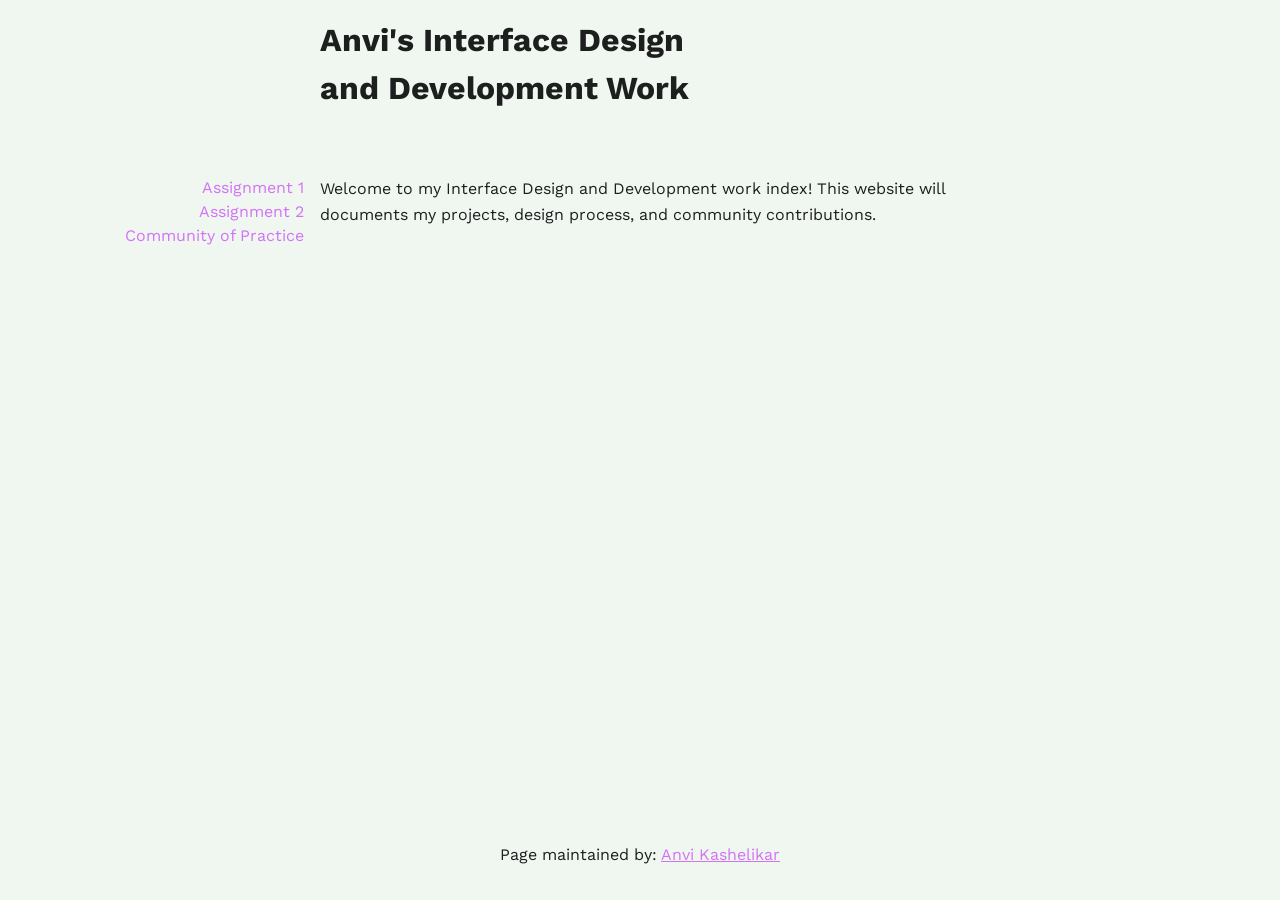
==== index.html @ 9feb08f2 "undo i was trying to get the links working but it didnt work so i undid the deleted files" ====
<!doctype html>
<html lang="en">
<head>
    <meta charset="UTF-8">
    <meta name="viewport"
          content="width=device-width, user-scalable=no, initial-scale=1.0, maximum-scale=1.0, minimum-scale=1.0">
    <meta http-equiv="X-UA-Compatible" content="ie=edge">

<!-- !!!!! -->
<!--    change this to refer to your specific page  -->
    <title>Anvi's Work Index </title>

<!-- !!!!! -->
<!--  change this to your preferred icon  -->
    <!-- favicon was sourced from favicon.io but the original graphics are copyright 2020 Twitter, Inc
    and other contributors -->
    <!-- They are licensed under CC-BY 4.0 as linked below -->
    <!-- https://creativecommons.org/licenses/by/4.0/ -->
    <link rel="icon" type="image/png" href="./assets/icons/favicon.png">

    <link rel="stylesheet" href="reset.css">
    <link rel="stylesheet" href="style.css">
</head>
<body>

    <header>
<!-- !!!!! -->
<!--    change this to your preferred online name  -->
        <h1>Anvi's Interface Design and Development Work</h1>
    </header>

    <div class="mainNavContainer">

        <nav>
            <a href="assignment1.html">Assignment 1</a>
            <a href="assignment2.html">Assignment 2</a>
            <a href="https://au.miro.com/app/board/u3jVOf4l154=/">Community of Practice</a>
        </nav>

        <main>
            <section id="intro-section">
                <p> Welcome to my Interface Design and Development work index! This website will documents my projects, design process, and community contributions. </p>
            </section>
        </main>

        <!-- this is an empty element which helps with spacing -->
        <aside></aside>

    </div>

    <footer>
        <p>
<!-- !!!!! -->
<!--    change this to your preferred online name and update link to refer to your github page  -->
            Page maintained by:
            <a href="https://github.com/Anvi086" target="_blank">
            Anvi Kashelikar
            </a>
        </p>
    </footer>
</body>
</html>
---- style.css ----
/* !!!!! */
/* add in your own font imports here */
/* remember to update them in the rest of the CSS : eg the body selector */
@import url('https://fonts.googleapis.com/css2?family=Work+Sans:ital,wght@0,100..900;1,100..900&display=swap');

/* !!!!! */
/* change out, and/or add colours to the colour scheme */
:root {
    /* basic 2-bit palette from 1bit Monitor Glow Palette by Polyducks */
    /* https://lospec.com/palette-list/1bit-monitor-glow */
    --colour-1: #1d1f1f;
    --colour-2: #f0f6f0;

    /* link colour, works on both light and dark backgrounds */
    --colour-link: #d372f6;
}

/* this swaps the colour order to account for user's OS dark mode */
/* !!!!! */
/* remember to update the colours here too to reflect the above changes */
@media (prefers-color-scheme: dark) {
    :root {
        --colour-1: #f0f6f0;
        --colour-2: #191414;
    }
}

body {
    background-color: var(--colour-2);
    color: var(--colour-1);
    font-family: 'Work Sans', sans-serif;
    line-height: 1.5;
    padding: 1rem;
    display: flex;
    flex-direction: column;
    gap: 1rem;
}

header {
    display: flex;
    justify-content: center;
    margin-block-end: 3rem;
}

.mainNavContainer {
    flex: 1;
    display: flex;
    justify-content: center;
    gap: 1rem;
}

nav {
    display: flex;
    flex-direction: column;
    min-width: fit-content;
    flex: 1;
    align-items: flex-end;
}

/* links inside the nav use the link colour, no underline until hovered */
nav a {
    color: var(--colour-link);
    text-decoration: none;
}

nav a:hover {
    text-decoration: underline;
}

/* any other links in the page (e.g. inside paragraphs) use the same colour */
a {
    color: var(--colour-link);
}

main {
    display: flex;
    flex-direction: column;
    align-items: center;
    max-width: 800px; /* keeps line length readable */
    margin: 0 auto; /* centres the main content block on the page */
}

aside {
    visibility: hidden;
    flex: 1;
}

footer {
    display: flex;
    justify-content: center;
    margin-block-start: 3rem;
}

/* technique from Kevin Powell */
/* https://youtu.be/CU8Plk-53RU?si=zMpP0Pfbg1SaXeDB&t=255 */
/* longer post about how this works and the * + * selector */
/* https://alistapart.com/article/axiomatic-css-and-lobotomized-owls/ */
.prose > * + * {
    margin-block-start: var(--prose-flow, 1em);
}

/* breakpoints from Material Design Spec https://m3.material.io/foundations/layout/breakpoints/overview */
/* while sometimes mobile first is recommended, as we will be focused on desktop, we will start there */

/* assumed base sizing is large (1200–1599px) : desktop  */

/* extra-large breakpoint : desktop, ultrawide monitors */
@media (width > 1600px) {

}

/* expanded breakpoint : phone or tablet in landscape, desktop */
@media (width < 1200px) {
    header {
        margin-block-end: 2rem;
    }
    footer {
        margin-block-start: 2rem;
    }
}

/* medium breakpoint : tablet in portrait */
@media (width < 840px) {
    header {
        margin-block-end: 1rem;
    }
    .mainNavContainer {
        flex-direction: column;
        justify-content: flex-start;
        align-items: center;
    }
    nav {
        flex: 0;
        width: 100%;
        max-width: 80rch;
        justify-content: space-between;
        flex-direction: row;
    }
    main {
        flex: 1;
    }
    aside {
        flex: 0;
    }
    footer {
        margin-block-start: 1rem;
    }
}

/* compact breakpoint : phone in portrait */
@media (width < 600px) {

}

/* ===== Basic content spacing ===== */

/* space between paragraphs, and easier-to-read line height */
p {
    margin-bottom: 1rem;
    line-height: 1.6;
}

/* space between major page sections */
section {
    margin-bottom: 2.5rem;
}

/* space above/below main headings */
h2 {
    margin-bottom: 1rem;
}

h3 {
    margin-top: 1.5rem;
    margin-bottom: 0.5rem;
}

/* space out each UI write-up in the Design Analysis section */
article {
    margin-bottom: 2rem;
}

/* space out list items, e.g. in Design Framing */
ul {
    margin-bottom: 1rem;
    padding-left: 1.5rem;
}

li {
    margin-bottom: 0.5rem;
}

/* ===== Design Analysis headings ===== */

/* forces the "— Purpose" / "— Feedback" text onto its own line, 
   separate from the UI name/attribution above it */
.aspect {
    display: block;
    margin-top: 0.25rem;
    font-weight: normal;
}

/* spacing around images */
img {
    margin-bottom: 0.5rem; /* space below the image, before the caption */
    margin-top: 1.5rem;    /* space above the image, after the paragraph before it */
}
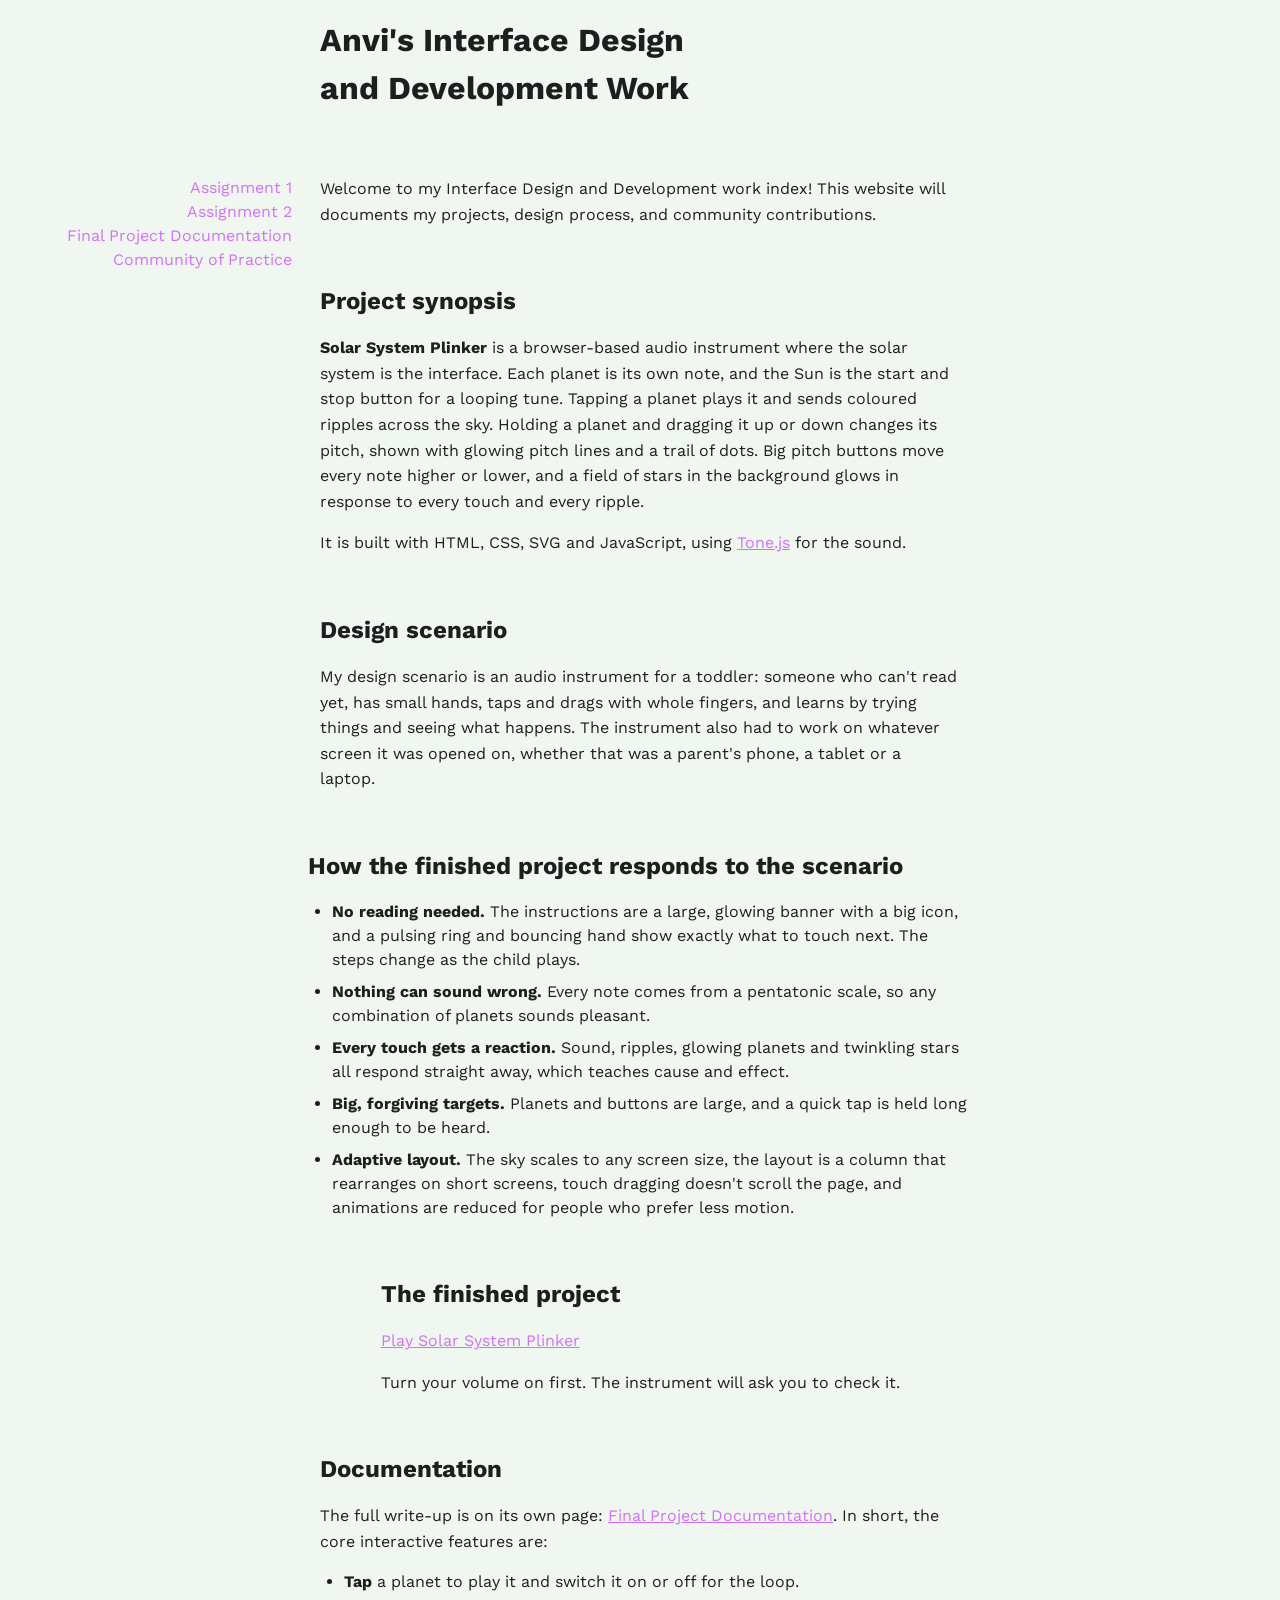
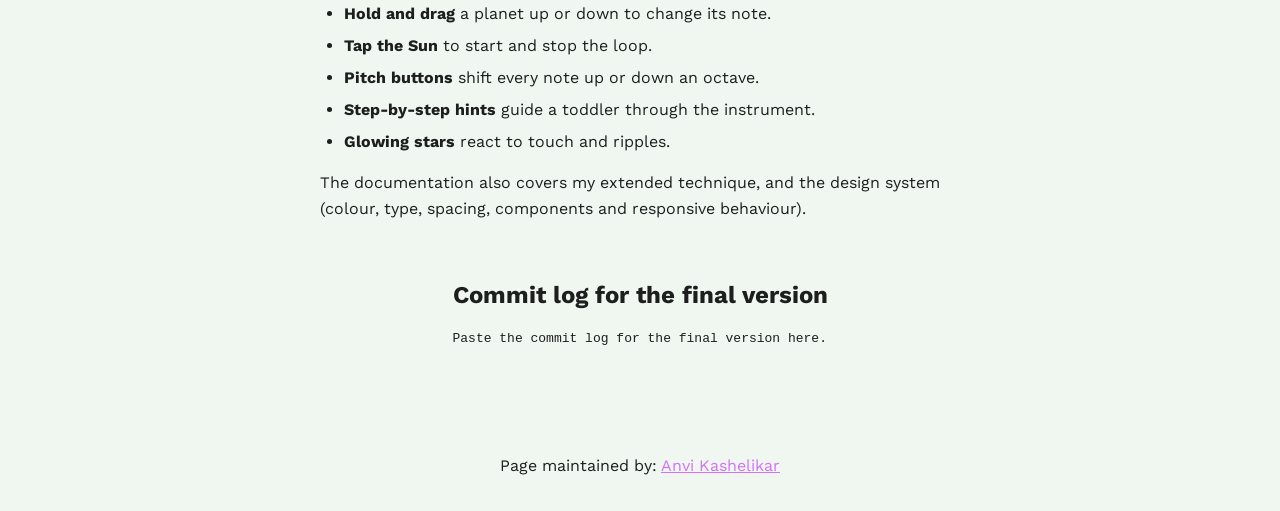
==== commit bc2fb211: "started working on the home page" ====
--- a/index.html
+++ b/index.html
@@ -34,12 +34,115 @@
         <nav>
             <a href="assignment1.html">Assignment 1</a>
             <a href="assignment2.html">Assignment 2</a>
+            <a href="documentation.html">Final Project Documentation</a>
             <a href="https://au.miro.com/app/board/u3jVOf4l154=/">Community of Practice</a>
         </nav>
 
         <main>
             <section id="intro-section">
                 <p> Welcome to my Interface Design and Development work index! This website will documents my projects, design process, and community contributions. </p>
+            </section>
+
+            <!-- ===== FINAL PROJECT ===== -->
+
+            <section id="synopsis">
+                <h2>Project synopsis</h2>
+                <p>
+                    <strong>Solar System Plinker</strong> is a browser-based audio instrument
+                    where the solar system is the interface. Each planet is its own note,
+                    and the Sun is the start and stop button for a looping tune.
+                    Tapping a planet plays it and sends coloured ripples across the sky.
+                    Holding a planet and dragging it up or down changes its pitch, shown
+                    with glowing pitch lines and a trail of dots.
+                    Big pitch buttons move every note higher or lower, and a field of stars
+                    in the background glows in response to every touch and every ripple.
+                </p>
+                <p>
+                    It is built with HTML, CSS, SVG and JavaScript, using
+                    <a href="https://tonejs.github.io/" target="_blank">Tone.js</a>
+                    for the sound.
+                </p>
+            </section>
+
+            <section id="design-scenario">
+                <h2>Design scenario</h2>
+                <!-- !!!!! -->
+                <!-- replace this with the exact wording of the design scenario from your brief if it differs -->
+                <p>
+                    My design scenario is an audio instrument for a toddler: someone who
+                    can't read yet, has small hands, taps and drags with whole fingers,
+                    and learns by trying things and seeing what happens.
+                    The instrument also had to work on whatever screen it was opened on,
+                    whether that was a parent's phone, a tablet or a laptop.
+                </p>
+            </section>
+
+            <section id="design-response">
+                <h2>How the finished project responds to the scenario</h2>
+                <ul>
+                    <li>
+                        <strong>No reading needed.</strong> The instructions are a large, glowing
+                        banner with a big icon, and a pulsing ring and bouncing hand show exactly
+                        what to touch next. The steps change as the child plays.
+                    </li>
+                    <li>
+                        <strong>Nothing can sound wrong.</strong> Every note comes from a
+                        pentatonic scale, so any combination of planets sounds pleasant.
+                    </li>
+                    <li>
+                        <strong>Every touch gets a reaction.</strong> Sound, ripples, glowing planets
+                        and twinkling stars all respond straight away, which teaches cause and effect.
+                    </li>
+                    <li>
+                        <strong>Big, forgiving targets.</strong> Planets and buttons are large, and a quick
+                        tap is held long enough to be heard.
+                    </li>
+                    <li>
+                        <strong>Adaptive layout.</strong> The sky scales to any screen size, the layout is
+                        a column that rearranges on short screens, touch dragging doesn't scroll the page,
+                        and animations are reduced for people who prefer less motion.
+                    </li>
+                </ul>
+            </section>
+
+            <section id="project-link">
+                <h2>The finished project</h2>
+                <!-- !!!!! -->
+                <!-- update this link if the instrument lives in a different folder -->
+                <p>
+                    <a class="project-link" href="prototype6.html">Play Solar System Plinker</a>
+                </p>
+                <p>
+                    Turn your volume on first. The instrument will ask you to check it.
+                </p>
+            </section>
+
+            <section id="documentation-summary">
+                <h2>Documentation</h2>
+                <p>
+                    The full write-up is on its own page:
+                    <a href="documentation.html">Final Project Documentation</a>.
+                    In short, the core interactive features are:
+                </p>
+                <ul>
+                    <li><strong>Tap</strong> a planet to play it and switch it on or off for the loop.</li>
+                    <li><strong>Hold and drag</strong> a planet up or down to change its note.</li>
+                    <li><strong>Tap the Sun</strong> to start and stop the loop.</li>
+                    <li><strong>Pitch buttons</strong> shift every note up or down an octave.</li>
+                    <li><strong>Step-by-step hints</strong> guide a toddler through the instrument.</li>
+                    <li><strong>Glowing stars</strong> react to touch and ripples.</li>
+                </ul>
+                <p>
+                    The documentation also covers my extended technique, and the design system
+                    (colour, type, spacing, components and responsive behaviour).
+                </p>
+            </section>
+
+            <section id="commit-logs">
+                <h2>Commit log for the final version</h2>
+                <!-- !!!!! -->
+                <!-- paste the output of:  git log --oneline  (newest first) between the <pre> tags below -->
+                <pre><code>Paste the commit log for the final version here.</code></pre>
             </section>
         </main>
 
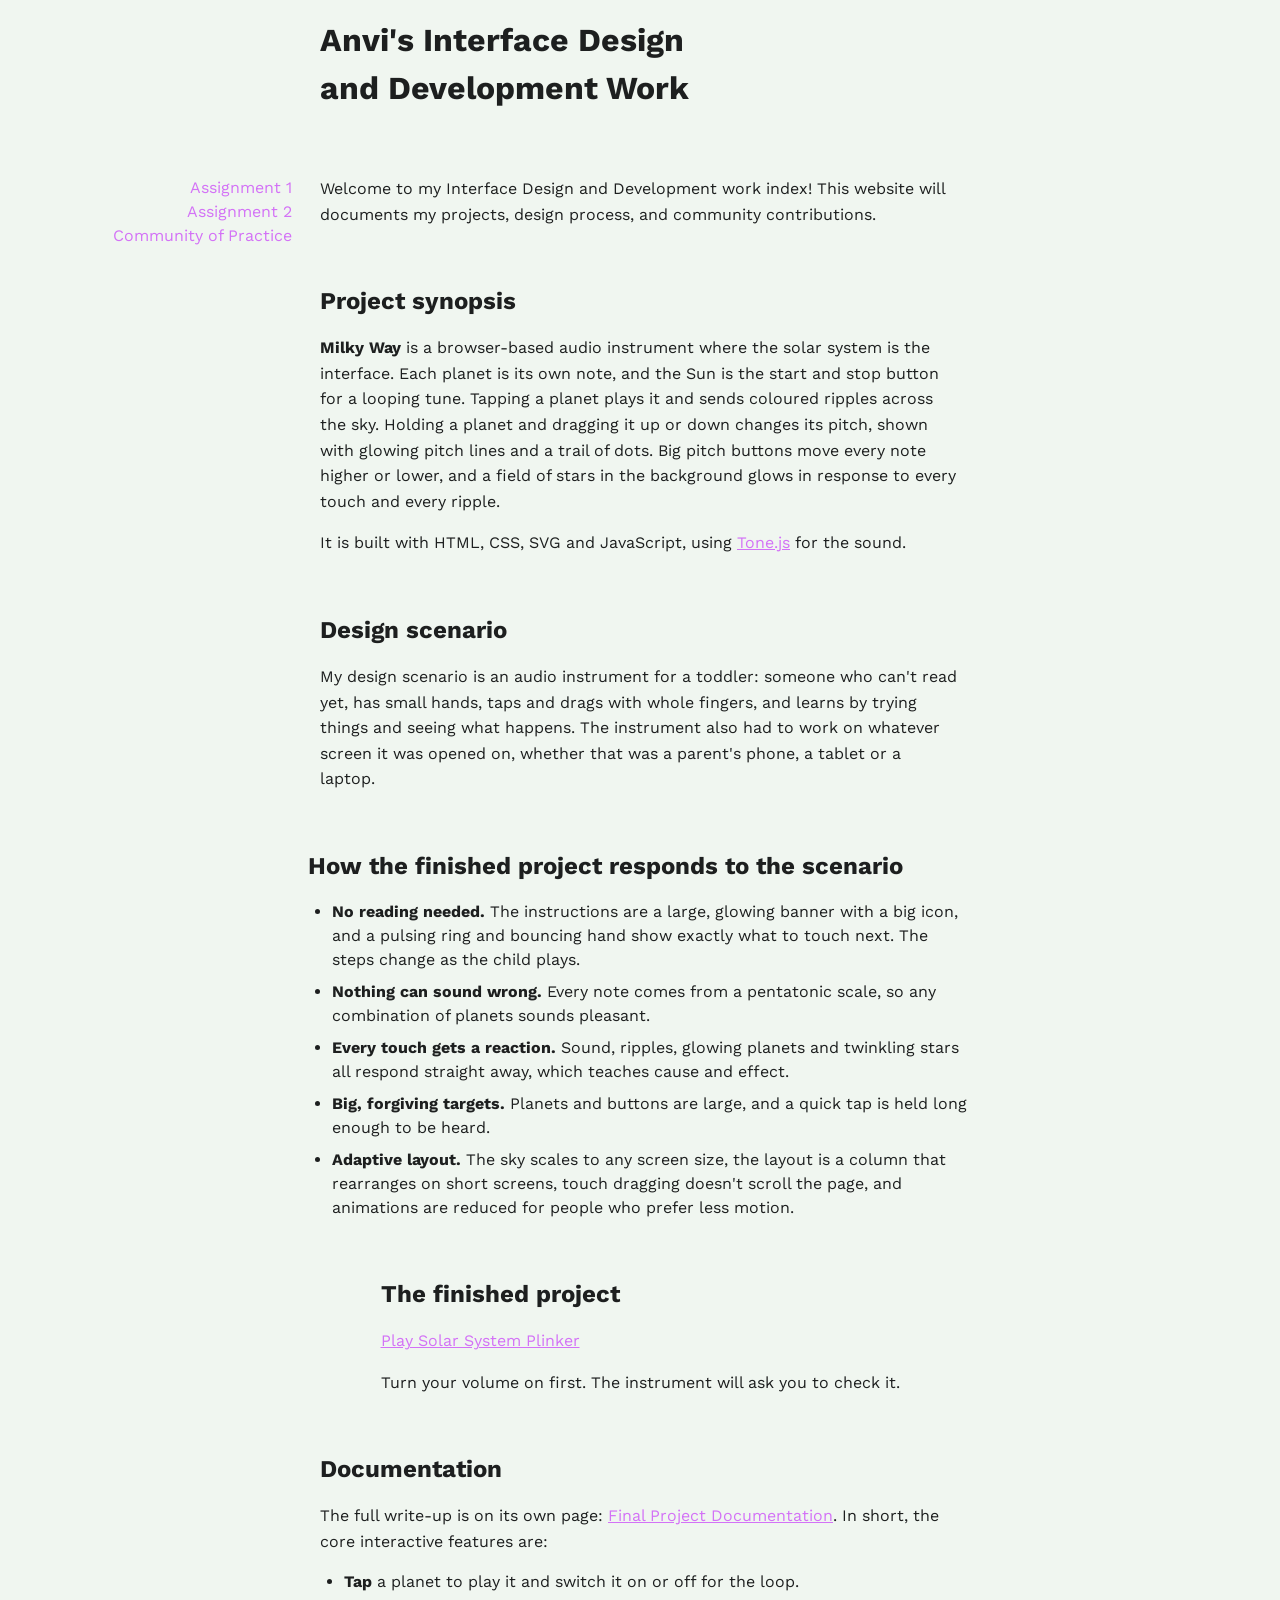
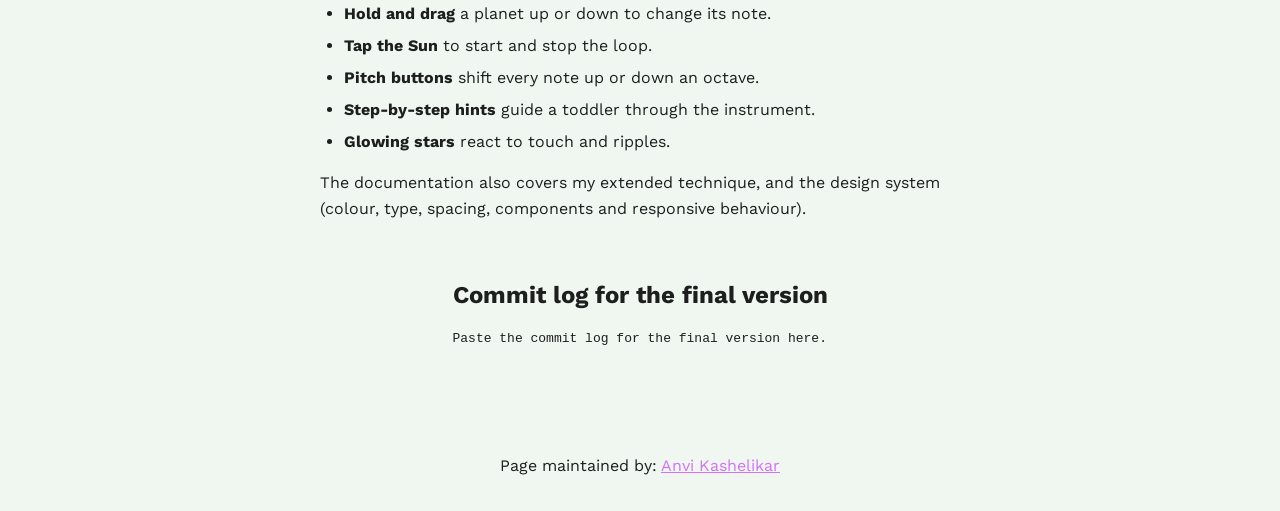
==== commit b0662a1d: "added in code comments" ====
--- a/index.html
+++ b/index.html
@@ -34,7 +34,6 @@
         <nav>
             <a href="assignment1.html">Assignment 1</a>
             <a href="assignment2.html">Assignment 2</a>
-            <a href="documentation.html">Final Project Documentation</a>
             <a href="https://au.miro.com/app/board/u3jVOf4l154=/">Community of Practice</a>
         </nav>
 
@@ -48,7 +47,7 @@
             <section id="synopsis">
                 <h2>Project synopsis</h2>
                 <p>
-                    <strong>Solar System Plinker</strong> is a browser-based audio instrument
+                    <strong>Milky Way</strong> is a browser-based audio instrument
                     where the solar system is the interface. Each planet is its own note,
                     and the Sun is the start and stop button for a looping tune.
                     Tapping a planet plays it and sends coloured ripples across the sky.
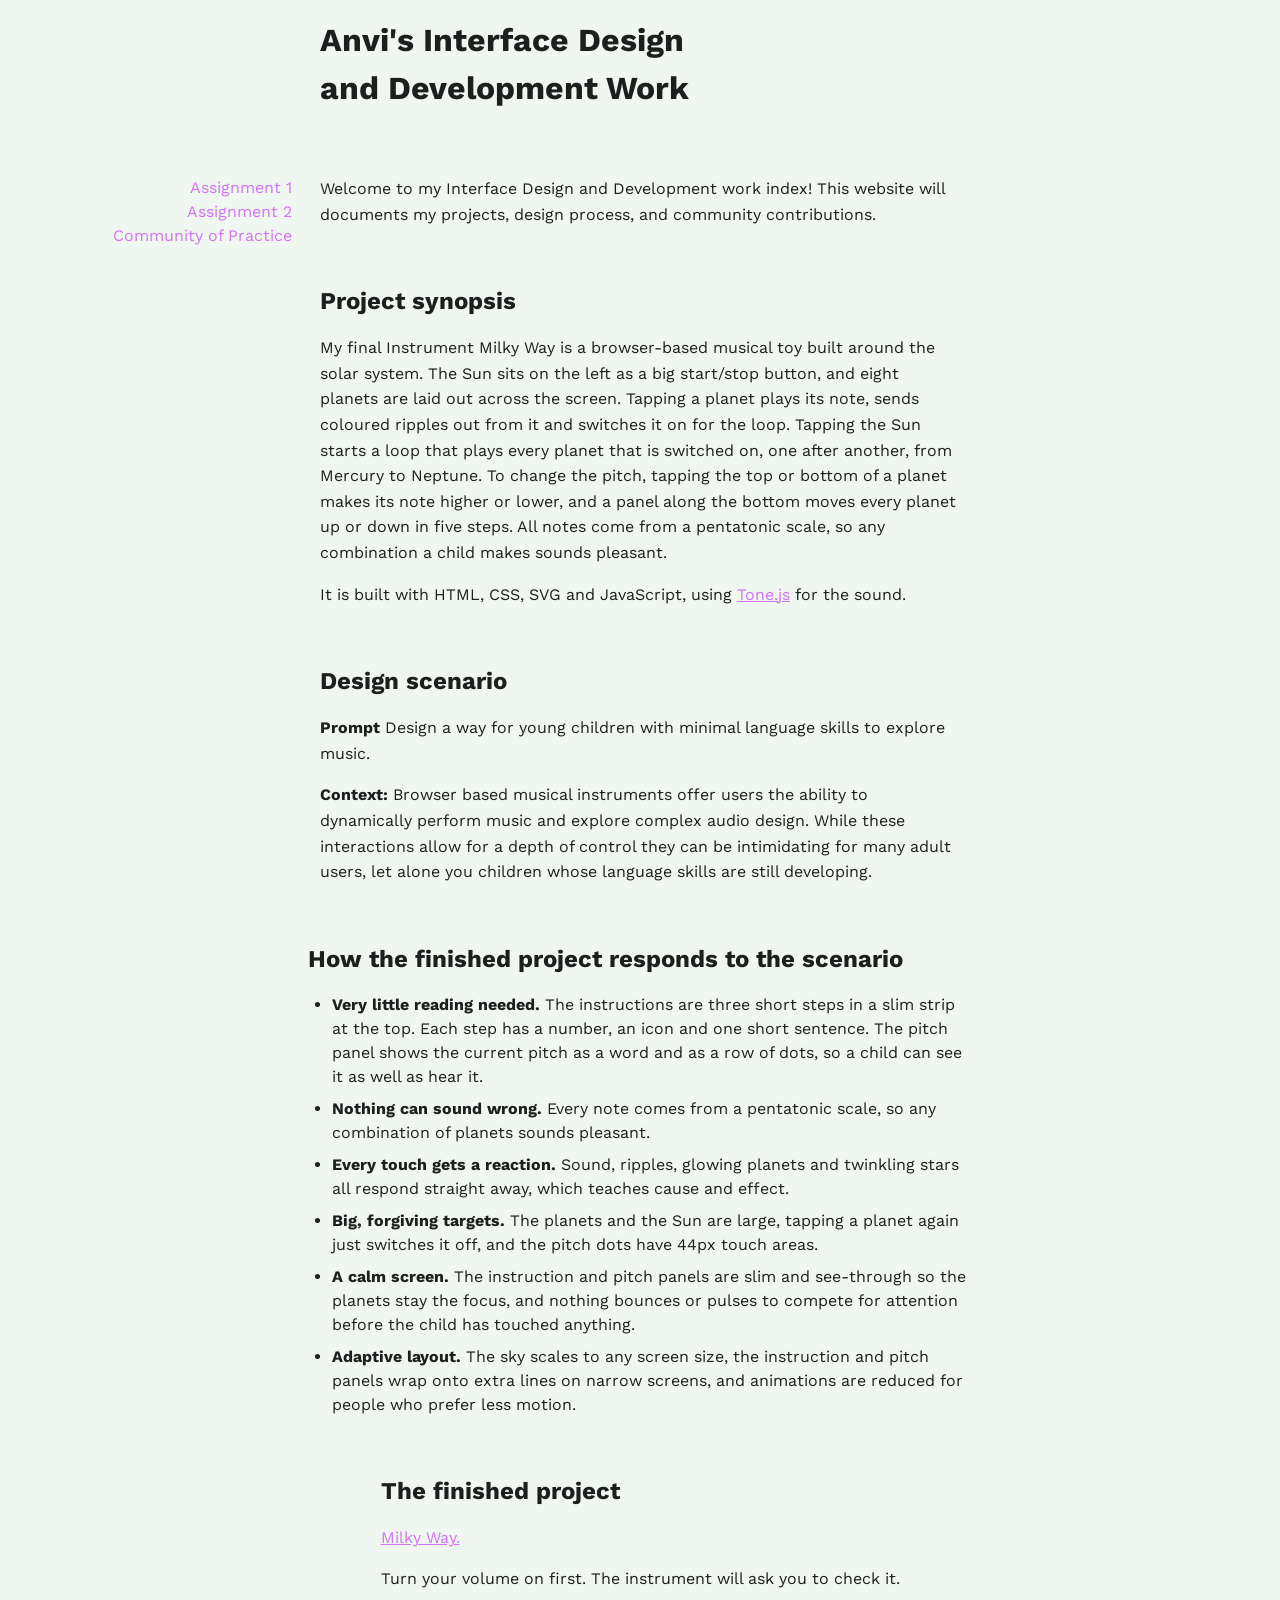
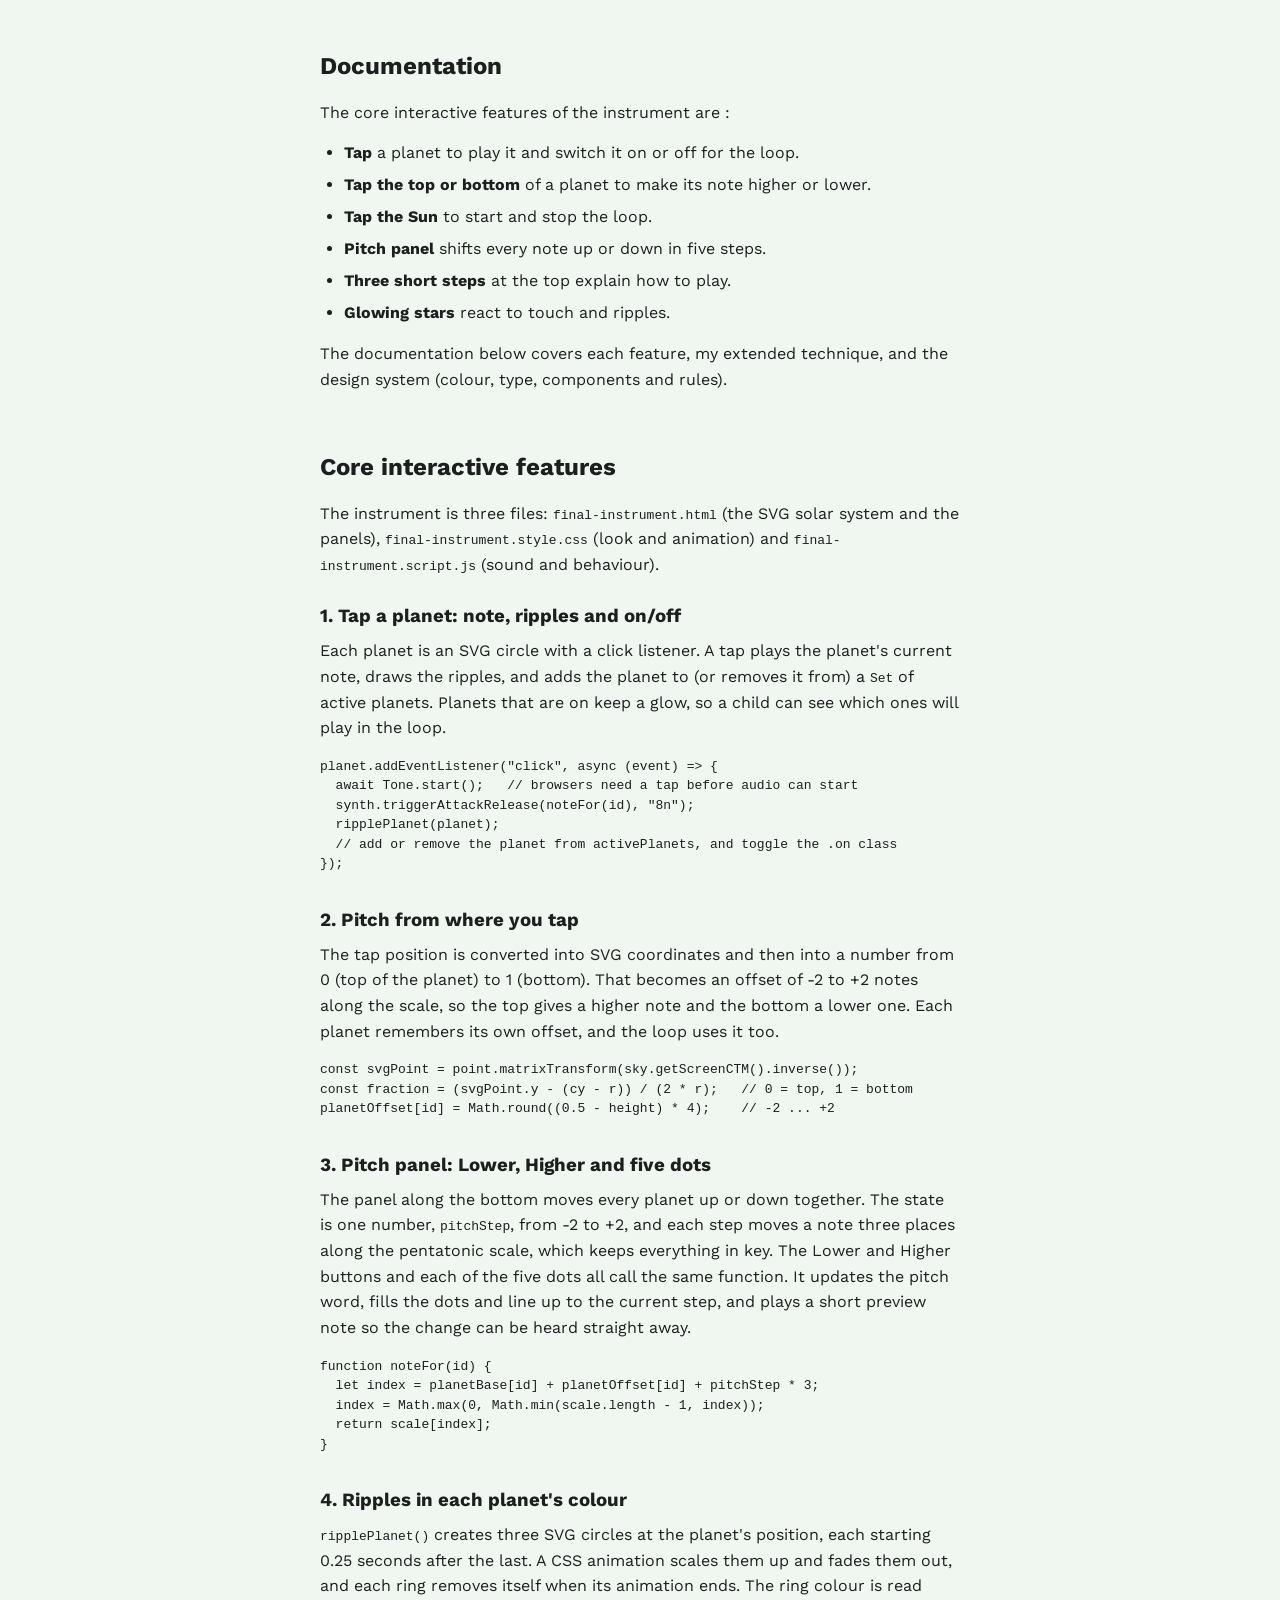
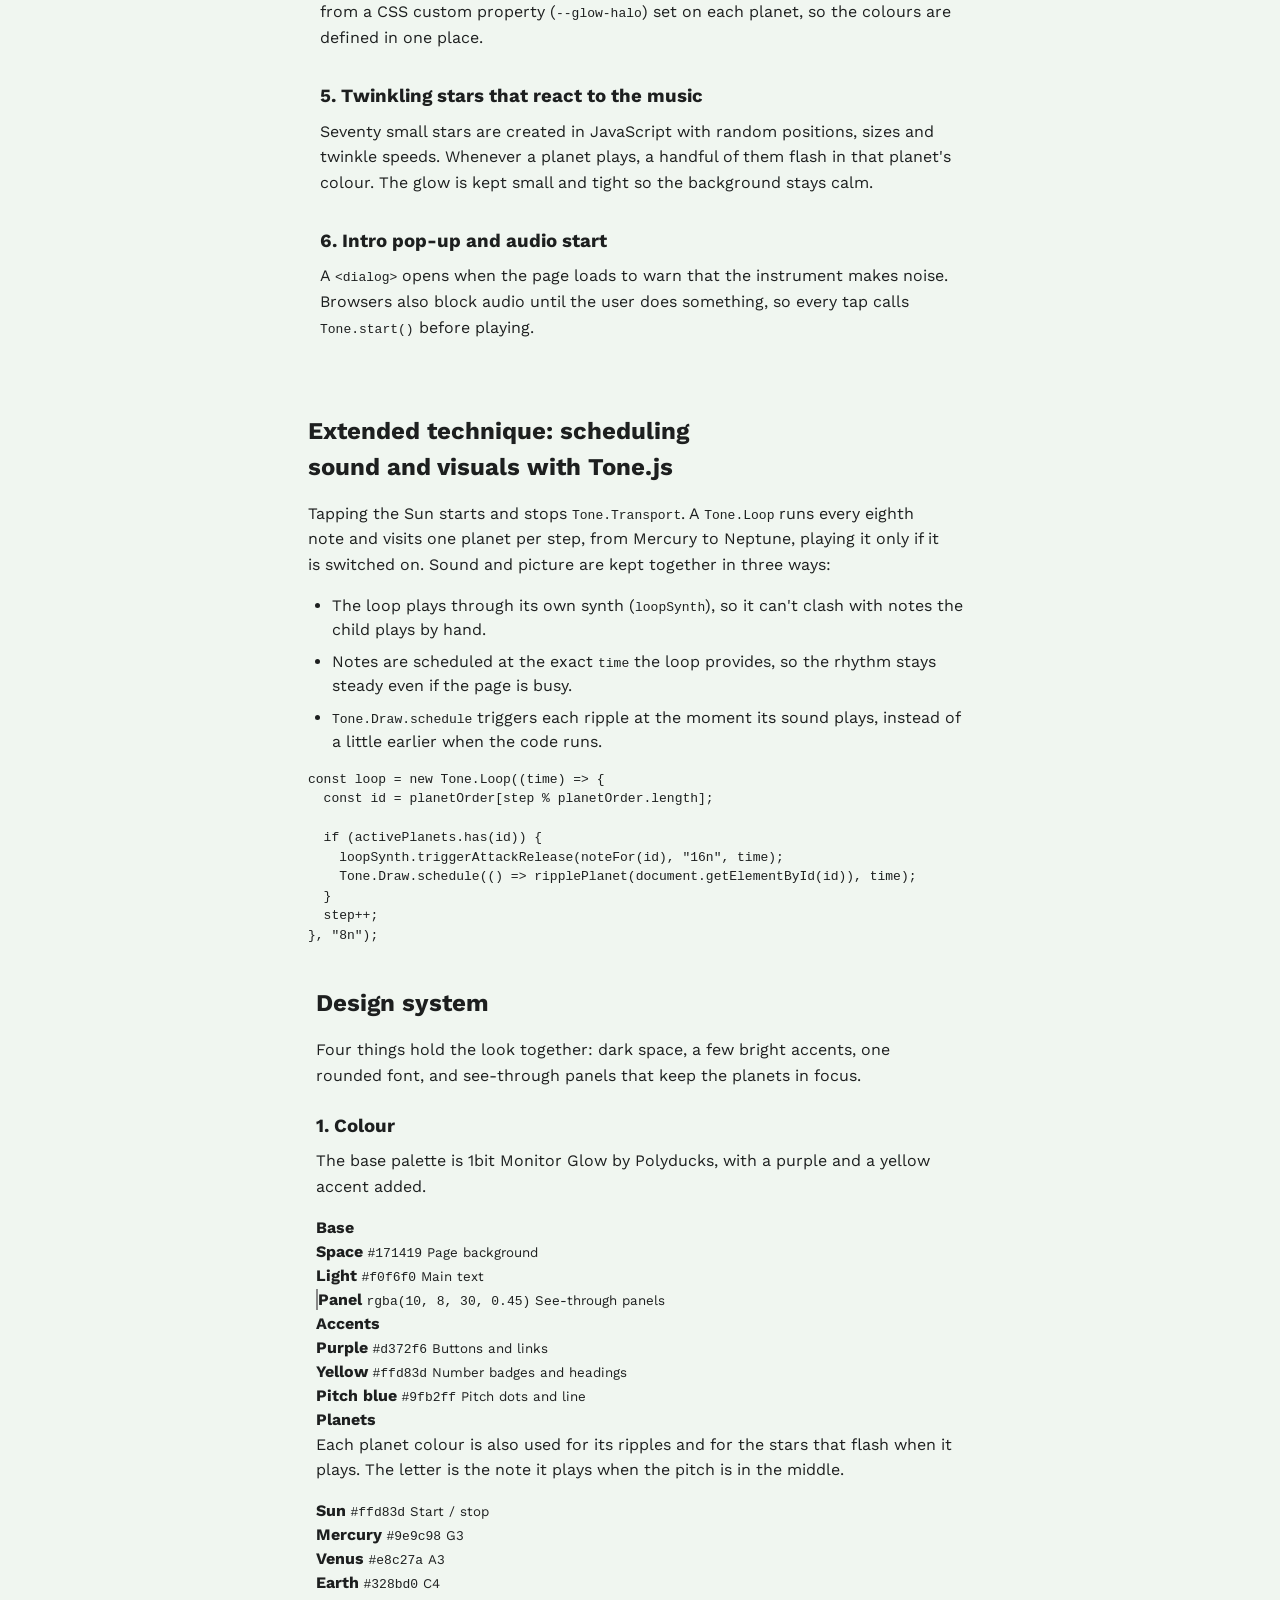
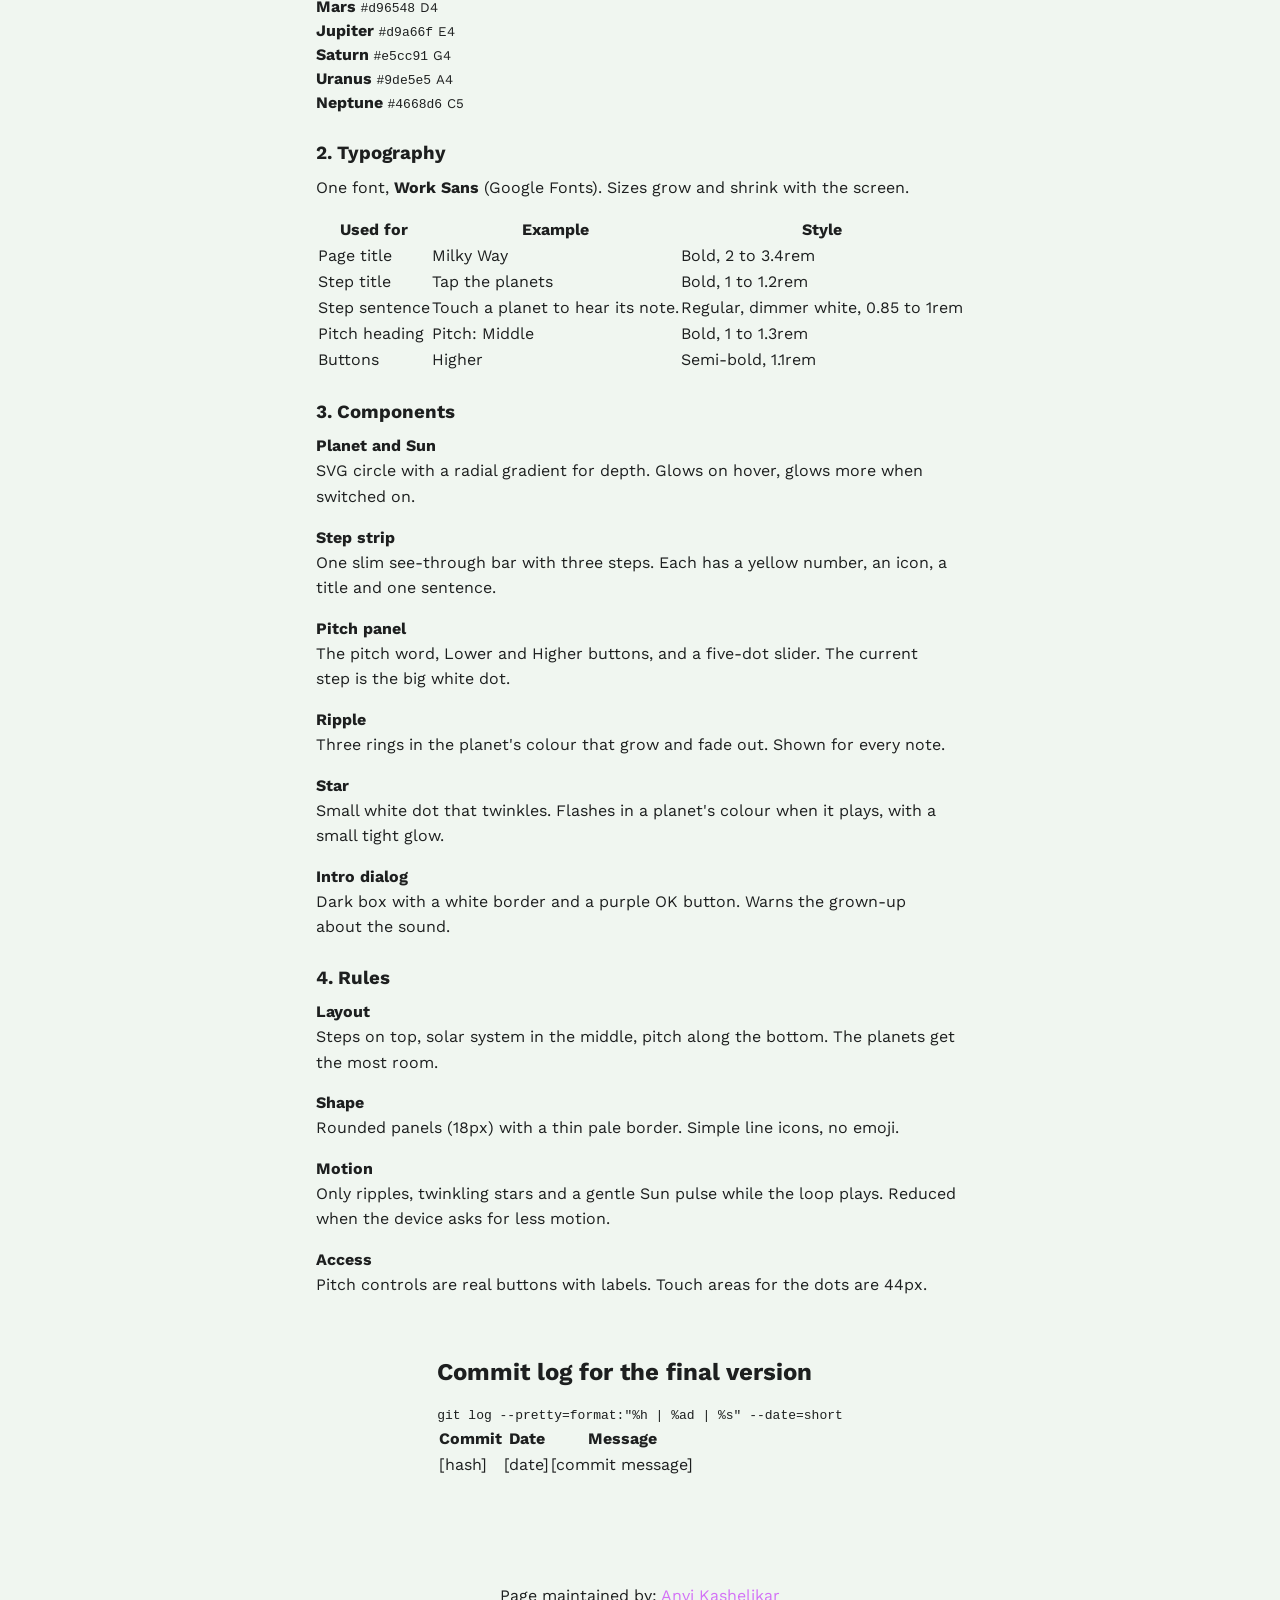
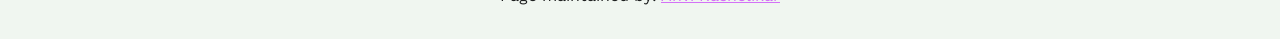
==== commit bb858ceb: "added in the system documentation and edited the homepage" ====
--- a/index.html
+++ b/index.html
@@ -20,6 +20,9 @@
 
     <link rel="stylesheet" href="reset.css">
     <link rel="stylesheet" href="style.css">
+
+    <!-- extra styles for the final project documentation (code, colour swatches, cards) -->
+    <link rel="stylesheet" href="documentation.style.css">
 </head>
 <body>
 
@@ -47,15 +50,16 @@
             <section id="synopsis">
                 <h2>Project synopsis</h2>
                 <p>
-                    <strong>Milky Way</strong> is a browser-based audio instrument
-                    where the solar system is the interface. Each planet is its own note,
-                    and the Sun is the start and stop button for a looping tune.
-                    Tapping a planet plays it and sends coloured ripples across the sky.
-                    Holding a planet and dragging it up or down changes its pitch, shown
-                    with glowing pitch lines and a trail of dots.
-                    Big pitch buttons move every note higher or lower, and a field of stars
-                    in the background glows in response to every touch and every ripple.
-                </p>
+                    My final Instrument Milky Way is a browser-based musical toy built around the solar system.
+                    The Sun sits on the left as a big start/stop button, and eight planets are laid out across the screen.
+                    Tapping a planet plays its note, sends coloured ripples out from it and switches it on for the loop.
+                    Tapping the Sun starts a loop that plays every planet that is switched on, one after another,
+                    from Mercury to Neptune.
+                    To change the pitch, tapping the top or bottom of a planet makes its note higher or lower, and a
+                    panel along the bottom moves every planet up or down in five steps.
+                    All notes come from a pentatonic scale, so any combination a child makes sounds pleasant.
+                </p>
+
                 <p>
                     It is built with HTML, CSS, SVG and JavaScript, using
                     <a href="https://tonejs.github.io/" target="_blank">Tone.js</a>
@@ -66,23 +70,28 @@
             <section id="design-scenario">
                 <h2>Design scenario</h2>
                 <!-- !!!!! -->
-                <!-- replace this with the exact wording of the design scenario from your brief if it differs -->
-                <p>
-                    My design scenario is an audio instrument for a toddler: someone who
-                    can't read yet, has small hands, taps and drags with whole fingers,
-                    and learns by trying things and seeing what happens.
-                    The instrument also had to work on whatever screen it was opened on,
-                    whether that was a parent's phone, a tablet or a laptop.
-                </p>
+                <!-- I put in the design scenario given to us in the first assignment brief -->
+                <p>
+                    <strong> Prompt </strong> Design a way for young children with minimal language skills to explore music.
+                </p>
+
+                <p>
+                    <strong> Context: </strong> Browser based musical instruments offer users the ability to dynamically
+                     perform music and explore complex audio design. While these interactions allow for a depth of control
+                     they can be intimidating for many adult users, let alone you children whose language skills are still
+                    developing.
+                </p>
+
             </section>
 
             <section id="design-response">
                 <h2>How the finished project responds to the scenario</h2>
                 <ul>
                     <li>
-                        <strong>No reading needed.</strong> The instructions are a large, glowing
-                        banner with a big icon, and a pulsing ring and bouncing hand show exactly
-                        what to touch next. The steps change as the child plays.
+                        <strong>Very little reading needed.</strong> The instructions are three short steps in a slim
+                        strip at the top. Each step has a number, an icon and one short sentence. The pitch panel
+                        shows the current pitch as a word and as a row of dots, so a child can see it as well as
+                        hear it.
                     </li>
                     <li>
                         <strong>Nothing can sound wrong.</strong> Every note comes from a
@@ -93,23 +102,28 @@
                         and twinkling stars all respond straight away, which teaches cause and effect.
                     </li>
                     <li>
-                        <strong>Big, forgiving targets.</strong> Planets and buttons are large, and a quick
-                        tap is held long enough to be heard.
-                    </li>
-                    <li>
-                        <strong>Adaptive layout.</strong> The sky scales to any screen size, the layout is
-                        a column that rearranges on short screens, touch dragging doesn't scroll the page,
-                        and animations are reduced for people who prefer less motion.
+                        <strong>Big, forgiving targets.</strong> The planets and the Sun are large, tapping a planet
+                        again just switches it off, and the pitch dots have 44px touch areas.
+                    </li>
+                    <li>
+                        <strong>A calm screen.</strong> The instruction and pitch panels are slim and see-through so
+                        the planets stay the focus, and nothing bounces or pulses to compete for attention before
+                        the child has touched anything.
+                    </li>
+                    <li>
+                        <strong>Adaptive layout.</strong> The sky scales to any screen size, the instruction and pitch
+                        panels wrap onto extra lines on narrow screens, and animations are reduced for people
+                        who prefer less motion.
                     </li>
                 </ul>
             </section>
 
-            <section id="project-link">
+            <section id="finished-project">
                 <h2>The finished project</h2>
                 <!-- !!!!! -->
                 <!-- update this link if the instrument lives in a different folder -->
                 <p>
-                    <a class="project-link" href="prototype6.html">Play Solar System Plinker</a>
+                    <a class="project-link" href="final-instrument.html"> Milky Way. </a>
                 </p>
                 <p>
                     Turn your volume on first. The instrument will ask you to check it.
@@ -119,29 +133,322 @@
             <section id="documentation-summary">
                 <h2>Documentation</h2>
                 <p>
-                    The full write-up is on its own page:
-                    <a href="documentation.html">Final Project Documentation</a>.
-                    In short, the core interactive features are:
+                    The core interactive features of the instrument are :
                 </p>
                 <ul>
                     <li><strong>Tap</strong> a planet to play it and switch it on or off for the loop.</li>
-                    <li><strong>Hold and drag</strong> a planet up or down to change its note.</li>
+                    <li><strong>Tap the top or bottom</strong> of a planet to make its note higher or lower.</li>
                     <li><strong>Tap the Sun</strong> to start and stop the loop.</li>
-                    <li><strong>Pitch buttons</strong> shift every note up or down an octave.</li>
-                    <li><strong>Step-by-step hints</strong> guide a toddler through the instrument.</li>
+                    <li><strong>Pitch panel</strong> shifts every note up or down in five steps.</li>
+                    <li><strong>Three short steps</strong> at the top explain how to play.</li>
                     <li><strong>Glowing stars</strong> react to touch and ripples.</li>
                 </ul>
                 <p>
-                    The documentation also covers my extended technique, and the design system
-                    (colour, type, spacing, components and responsive behaviour).
-                </p>
-            </section>
-
-            <section id="commit-logs">
+                    The documentation below covers each feature, my extended technique, and the design system
+                    (colour, type, components and rules).
+                </p>
+            </section>
+
+            <section id="core-features" class="doc">
+                <h2>Core interactive features</h2>
+                <p>
+                    The instrument is three files: <code>final-instrument.html</code> (the SVG solar system and the
+                    panels), <code>final-instrument.style.css</code> (look and animation) and
+                    <code>final-instrument.script.js</code> (sound and behaviour).
+                </p>
+
+                <article class="doc-feature">
+                    <h3>1. Tap a planet: note, ripples and on/off</h3>
+                    <p>
+                        Each planet is an SVG circle with a click listener. A tap plays the planet's current note,
+                        draws the ripples, and adds the planet to (or removes it from) a <code>Set</code> of active
+                        planets. Planets that are on keep a glow, so a child can see which ones will play in the loop.
+                    </p>
+                    <pre><code>planet.addEventListener("click", async (event) =&gt; {
+  await Tone.start();   // browsers need a tap before audio can start
+  synth.triggerAttackRelease(noteFor(id), "8n");
+  ripplePlanet(planet);
+  // add or remove the planet from activePlanets, and toggle the .on class
+});</code></pre>
+                </article>
+
+                <article class="doc-feature">
+                    <h3>2. Pitch from where you tap</h3>
+                    <p>
+                        The tap position is converted into SVG coordinates and then into a number from 0 (top of the
+                        planet) to 1 (bottom). That becomes an offset of -2 to +2 notes along the scale, so the top
+                        gives a higher note and the bottom a lower one. Each planet remembers its own offset, and the
+                        loop uses it too.
+                    </p>
+                    <pre><code>const svgPoint = point.matrixTransform(sky.getScreenCTM().inverse());
+const fraction = (svgPoint.y - (cy - r)) / (2 * r);   // 0 = top, 1 = bottom
+planetOffset[id] = Math.round((0.5 - height) * 4);    // -2 ... +2</code></pre>
+                </article>
+
+                <article class="doc-feature">
+                    <h3>3. Pitch panel: Lower, Higher and five dots</h3>
+                    <p>
+                        The panel along the bottom moves every planet up or down together. The state is one number,
+                        <code>pitchStep</code>, from -2 to +2, and each step moves a note three places along the
+                        pentatonic scale, which keeps everything in key. The Lower and Higher buttons and each of the
+                        five dots all call the same function. It updates the pitch word, fills the dots and line up
+                        to the current step, and plays a short preview note so the change can be heard straight away.
+                    </p>
+                    <pre><code>function noteFor(id) {
+  let index = planetBase[id] + planetOffset[id] + pitchStep * 3;
+  index = Math.max(0, Math.min(scale.length - 1, index));
+  return scale[index];
+}</code></pre>
+                </article>
+
+                <article class="doc-feature">
+                    <h3>4. Ripples in each planet's colour</h3>
+                    <p>
+                        <code>ripplePlanet()</code> creates three SVG circles at the planet's position, each starting
+                        0.25 seconds after the last. A CSS animation scales them up and fades them out, and each ring
+                        removes itself when its animation ends. The ring colour is read from a CSS custom property
+                        (<code>--glow-halo</code>) set on each planet, so the colours are defined in one place.
+                    </p>
+                </article>
+
+                <article class="doc-feature">
+                    <h3>5. Twinkling stars that react to the music</h3>
+                    <p>
+                        Seventy small stars are created in JavaScript with random positions, sizes and twinkle speeds.
+                        Whenever a planet plays, a handful of them flash in that planet's colour. The glow is kept small
+                        and tight so the background stays calm.
+                    </p>
+                </article>
+
+                <article class="doc-feature">
+                    <h3>6. Intro pop-up and audio start</h3>
+                    <p>
+                        A <code>&lt;dialog&gt;</code> opens when the page loads to warn that the instrument makes
+                        noise. Browsers also block audio until the user does something, so every tap calls
+                        <code>Tone.start()</code> before playing.
+                    </p>
+                </article>
+            </section>
+
+            <section id="extended-technique" class="doc">
+                <h2>Extended technique: scheduling sound and visuals with Tone.js</h2>
+                <!-- !!!!! -->
+                <!-- check this matches the extended technique named in your brief -->
+                <p>
+                    Tapping the Sun starts and stops <code>Tone.Transport</code>. A <code>Tone.Loop</code> runs every
+                    eighth note and visits one planet per step, from Mercury to Neptune, playing it only if it is
+                    switched on. Sound and picture are kept together in three ways:
+                </p>
+                <ul>
+                    <li>The loop plays through its own synth (<code>loopSynth</code>), so it can't clash with notes the child plays by hand.</li>
+                    <li>Notes are scheduled at the exact <code>time</code> the loop provides, so the rhythm stays steady even if the page is busy.</li>
+                    <li><code>Tone.Draw.schedule</code> triggers each ripple at the moment its sound plays, instead of a little earlier when the code runs.</li>
+                </ul>
+                <pre><code>const loop = new Tone.Loop((time) =&gt; {
+  const id = planetOrder[step % planetOrder.length];
+
+  if (activePlanets.has(id)) {
+    loopSynth.triggerAttackRelease(noteFor(id), "16n", time);
+    Tone.Draw.schedule(() =&gt; ripplePlanet(document.getElementById(id)), time);
+  }
+  step++;
+}, "8n");</code></pre>
+            </section>
+
+            <section id="design-system" class="doc">
+                <h2>Design system</h2>
+                <p class="doc-lead">
+                    Four things hold the look together: dark space, a few bright accents, one rounded font,
+                    and see-through panels that keep the planets in focus.
+                </p>
+
+                <h3>1. Colour</h3>
+                <p class="doc-small">The base palette is 1bit Monitor Glow by Polyducks, with a purple and a yellow accent added.</p>
+
+                <h4>Base</h4>
+                <div class="doc-swatches">
+                    <div class="doc-swatch">
+                        <span style="background:#171419"></span>
+                        <strong>Space</strong>
+                        <code>#171419</code>
+                        <small>Page background</small>
+                    </div>
+                    <div class="doc-swatch">
+                        <span style="background:#f0f6f0"></span>
+                        <strong>Light</strong>
+                        <code>#f0f6f0</code>
+                        <small>Main text</small>
+                    </div>
+                    <div class="doc-swatch">
+                        <span style="background:rgba(10,8,30,0.45);border:1px solid #888"></span>
+                        <strong>Panel</strong>
+                        <code>rgba(10, 8, 30, 0.45)</code>
+                        <small>See-through panels</small>
+                    </div>
+                </div>
+
+                <h4>Accents</h4>
+                <div class="doc-swatches">
+                    <div class="doc-swatch">
+                        <span style="background:#d372f6"></span>
+                        <strong>Purple</strong>
+                        <code>#d372f6</code>
+                        <small>Buttons and links</small>
+                    </div>
+                    <div class="doc-swatch">
+                        <span style="background:#ffd83d"></span>
+                        <strong>Yellow</strong>
+                        <code>#ffd83d</code>
+                        <small>Number badges and headings</small>
+                    </div>
+                    <div class="doc-swatch">
+                        <span style="background:#9fb2ff"></span>
+                        <strong>Pitch blue</strong>
+                        <code>#9fb2ff</code>
+                        <small>Pitch dots and line</small>
+                    </div>
+                </div>
+
+                <h4>Planets</h4>
+                <p class="doc-small">
+                    Each planet colour is also used for its ripples and for the stars that flash when it plays.
+                    The letter is the note it plays when the pitch is in the middle.
+                </p>
+                <div class="doc-swatches">
+                    <div class="doc-swatch">
+                        <span style="background:#ffd83d"></span>
+                        <strong>Sun</strong>
+                        <code>#ffd83d</code>
+                        <small>Start / stop</small>
+                    </div>
+                    <div class="doc-swatch">
+                        <span style="background:#9e9c98"></span>
+                        <strong>Mercury</strong>
+                        <code>#9e9c98</code>
+                        <small>G3</small>
+                    </div>
+                    <div class="doc-swatch">
+                        <span style="background:#e8c27a"></span>
+                        <strong>Venus</strong>
+                        <code>#e8c27a</code>
+                        <small>A3</small>
+                    </div>
+                    <div class="doc-swatch">
+                        <span style="background:#328bd0"></span>
+                        <strong>Earth</strong>
+                        <code>#328bd0</code>
+                        <small>C4</small>
+                    </div>
+                    <div class="doc-swatch">
+                        <span style="background:#d96548"></span>
+                        <strong>Mars</strong>
+                        <code>#d96548</code>
+                        <small>D4</small>
+                    </div>
+                    <div class="doc-swatch">
+                        <span style="background:#d9a66f"></span>
+                        <strong>Jupiter</strong>
+                        <code>#d9a66f</code>
+                        <small>E4</small>
+                    </div>
+                    <div class="doc-swatch">
+                        <span style="background:#e5cc91"></span>
+                        <strong>Saturn</strong>
+                        <code>#e5cc91</code>
+                        <small>G4</small>
+                    </div>
+                    <div class="doc-swatch">
+                        <span style="background:#9de5e5"></span>
+                        <strong>Uranus</strong>
+                        <code>#9de5e5</code>
+                        <small>A4</small>
+                    </div>
+                    <div class="doc-swatch">
+                        <span style="background:#4668d6"></span>
+                        <strong>Neptune</strong>
+                        <code>#4668d6</code>
+                        <small>C5</small>
+                    </div>
+                </div>
+
+                <h3>2. Typography</h3>
+                <p class="doc-small">One font, <strong>Work Sans</strong> (Google Fonts). Sizes grow and shrink with the screen.</p>
+                <table class="doc-table">
+                    <thead>
+                        <tr><th>Used for</th><th>Example</th><th>Style</th></tr>
+                    </thead>
+                    <tbody>
+                        <tr><td>Page title</td><td><span class="doc-t-title">Milky Way</span></td><td>Bold, 2 to 3.4rem</td></tr>
+                        <tr><td>Step title</td><td><span class="doc-t-step">Tap the planets</span></td><td>Bold, 1 to 1.2rem</td></tr>
+                        <tr><td>Step sentence</td><td><span class="doc-t-sentence">Touch a planet to hear its note.</span></td><td>Regular, dimmer white, 0.85 to 1rem</td></tr>
+                        <tr><td>Pitch heading</td><td><span class="doc-t-pitch">Pitch: Middle</span></td><td>Bold, 1 to 1.3rem</td></tr>
+                        <tr><td>Buttons</td><td><span class="doc-t-button">Higher</span></td><td>Semi-bold, 1.1rem</td></tr>
+                    </tbody>
+                </table>
+
+                <h3>3. Components</h3>
+                <div class="doc-cards">
+                    <div class="doc-card">
+                        <h4>Planet and Sun</h4>
+                        <p>SVG circle with a radial gradient for depth. Glows on hover, glows more when switched on.</p>
+                    </div>
+                    <div class="doc-card">
+                        <h4>Step strip</h4>
+                        <p>One slim see-through bar with three steps. Each has a yellow number, an icon, a title and one sentence.</p>
+                    </div>
+                    <div class="doc-card">
+                        <h4>Pitch panel</h4>
+                        <p>The pitch word, Lower and Higher buttons, and a five-dot slider. The current step is the big white dot.</p>
+                    </div>
+                    <div class="doc-card">
+                        <h4>Ripple</h4>
+                        <p>Three rings in the planet's colour that grow and fade out. Shown for every note.</p>
+                    </div>
+                    <div class="doc-card">
+                        <h4>Star</h4>
+                        <p>Small white dot that twinkles. Flashes in a planet's colour when it plays, with a small tight glow.</p>
+                    </div>
+                    <div class="doc-card">
+                        <h4>Intro dialog</h4>
+                        <p>Dark box with a white border and a purple OK button. Warns the grown-up about the sound.</p>
+                    </div>
+                </div>
+
+                <h3>4. Rules</h3>
+                <div class="doc-cards">
+                    <div class="doc-card">
+                        <h4>Layout</h4>
+                        <p>Steps on top, solar system in the middle, pitch along the bottom. The planets get the most room.</p>
+                    </div>
+                    <div class="doc-card">
+                        <h4>Shape</h4>
+                        <p>Rounded panels (18px) with a thin pale border. Simple line icons, no emoji.</p>
+                    </div>
+                    <div class="doc-card">
+                        <h4>Motion</h4>
+                        <p>Only ripples, twinkling stars and a gentle Sun pulse while the loop plays. Reduced when the device asks for less motion.</p>
+                    </div>
+                    <div class="doc-card">
+                        <h4>Access</h4>
+                        <p>Pitch controls are real buttons with labels. Touch areas for the dots are 44px.</p>
+                    </div>
+                </div>
+            </section>
+
+            <section id="commit-logs" class="doc">
                 <h2>Commit log for the final version</h2>
                 <!-- !!!!! -->
-                <!-- paste the output of:  git log --oneline  (newest first) between the <pre> tags below -->
-                <pre><code>Paste the commit log for the final version here.</code></pre>
+                <!-- run this in your project folder and paste the result into the table below -->
+                <pre><code>git log --pretty=format:"%h | %ad | %s" --date=short</code></pre>
+
+                <table class="doc-table">
+                    <thead>
+                        <tr><th>Commit</th><th>Date</th><th>Message</th></tr>
+                    </thead>
+                    <tbody>
+                        <tr><td>[hash]</td><td>[date]</td><td>[commit message]</td></tr>
+                    </tbody>
+                </table>
             </section>
         </main>
 
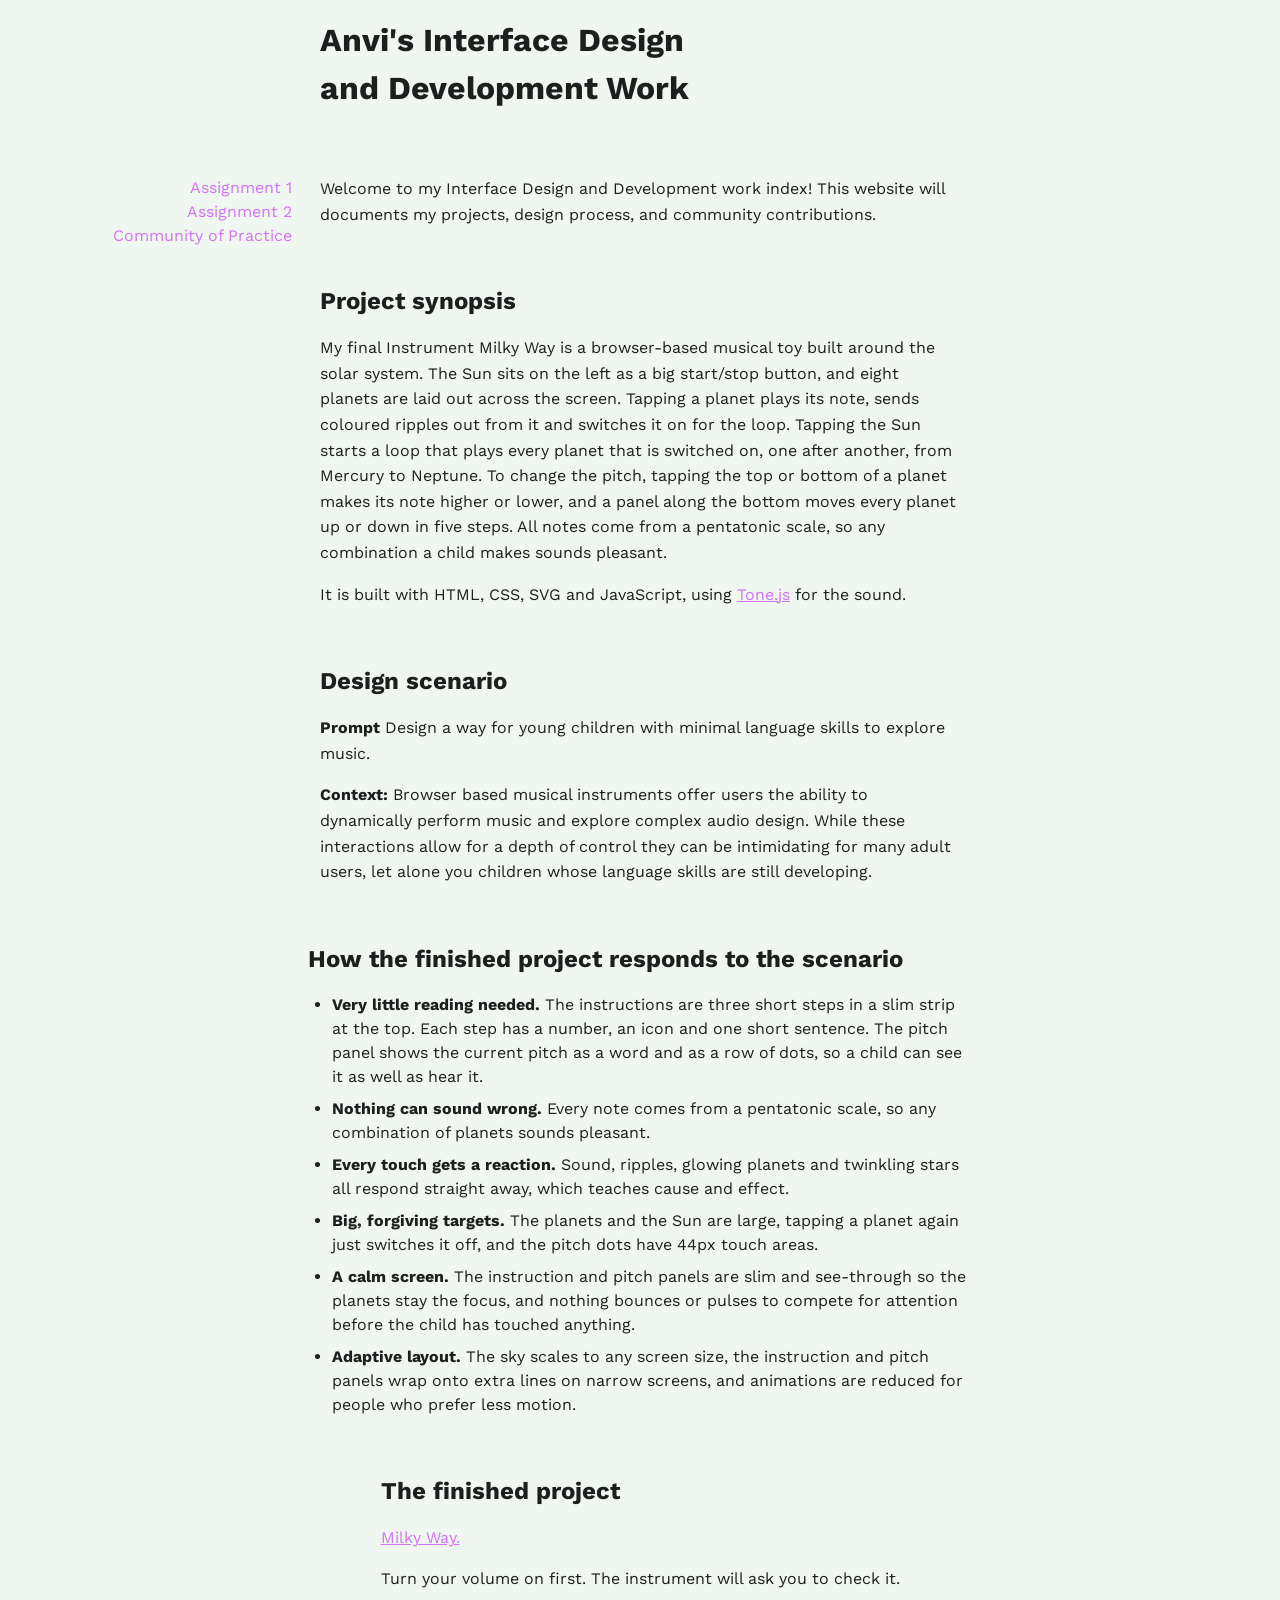
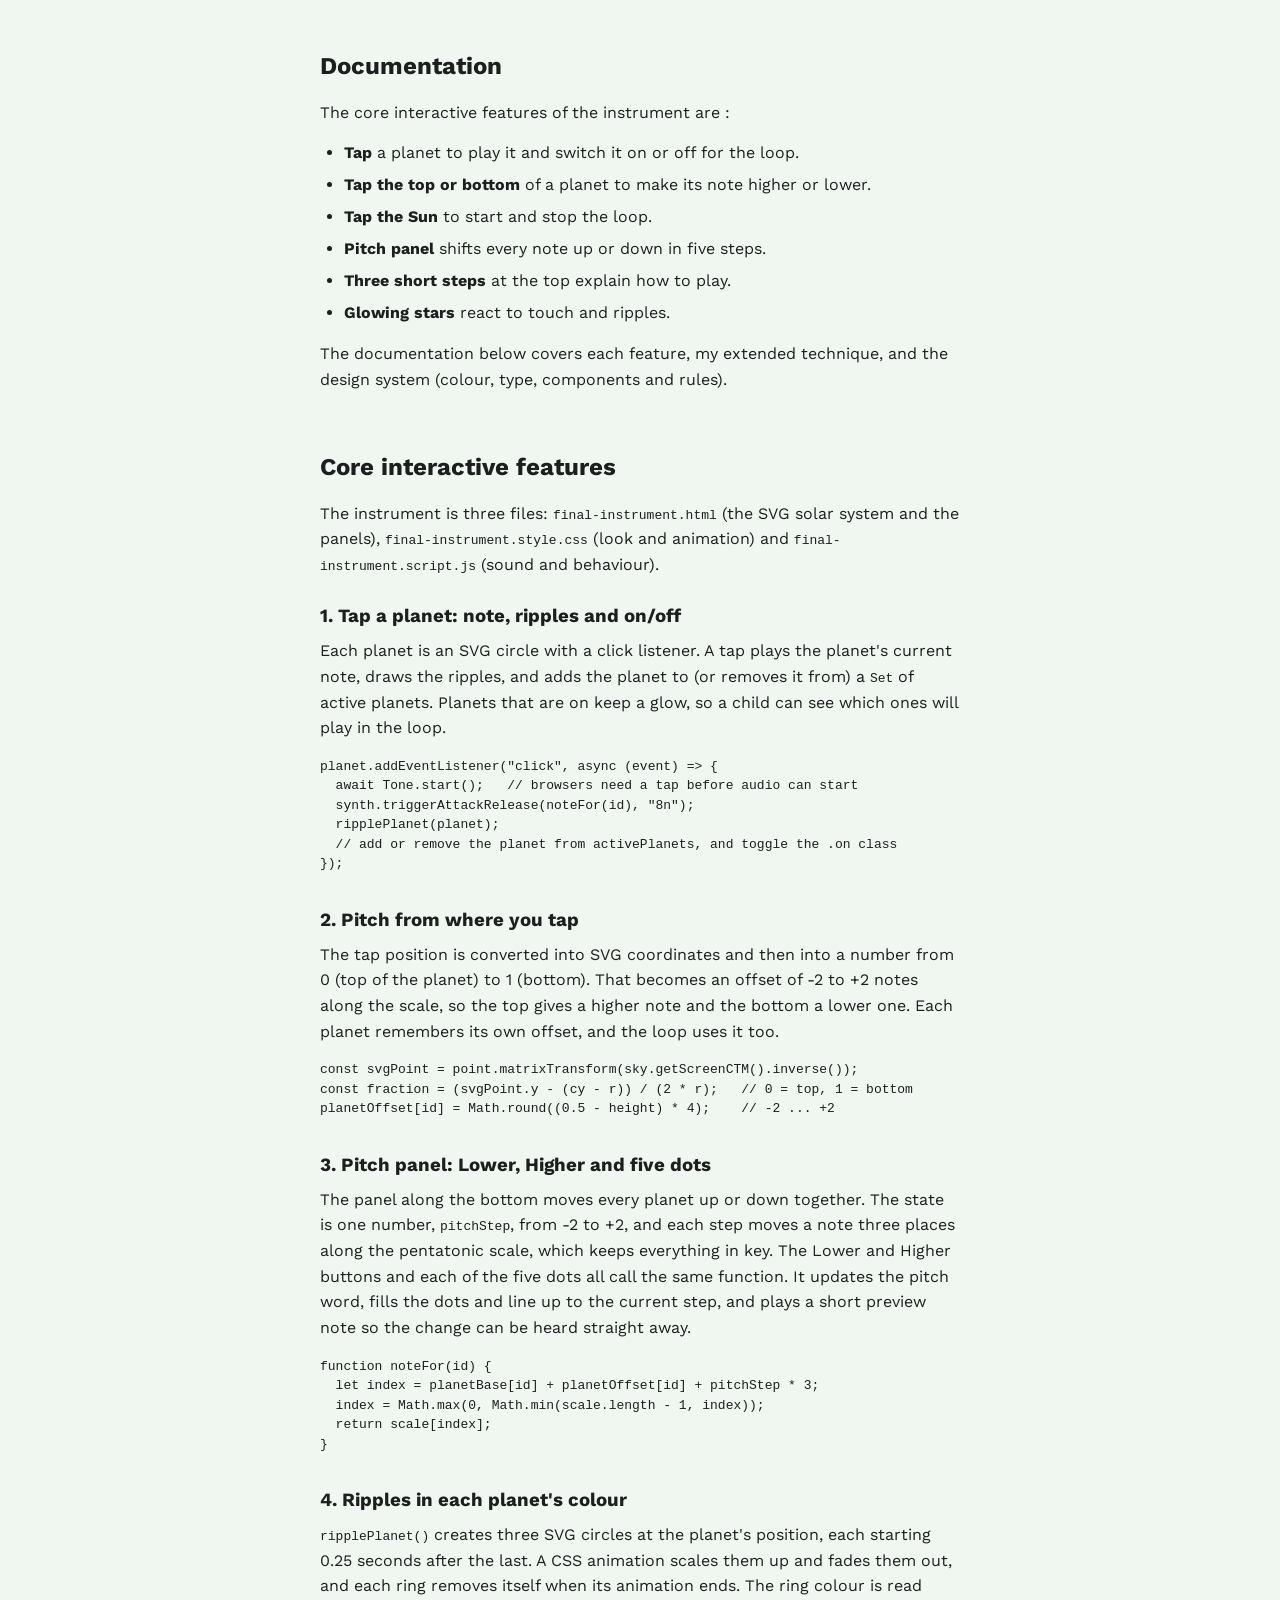
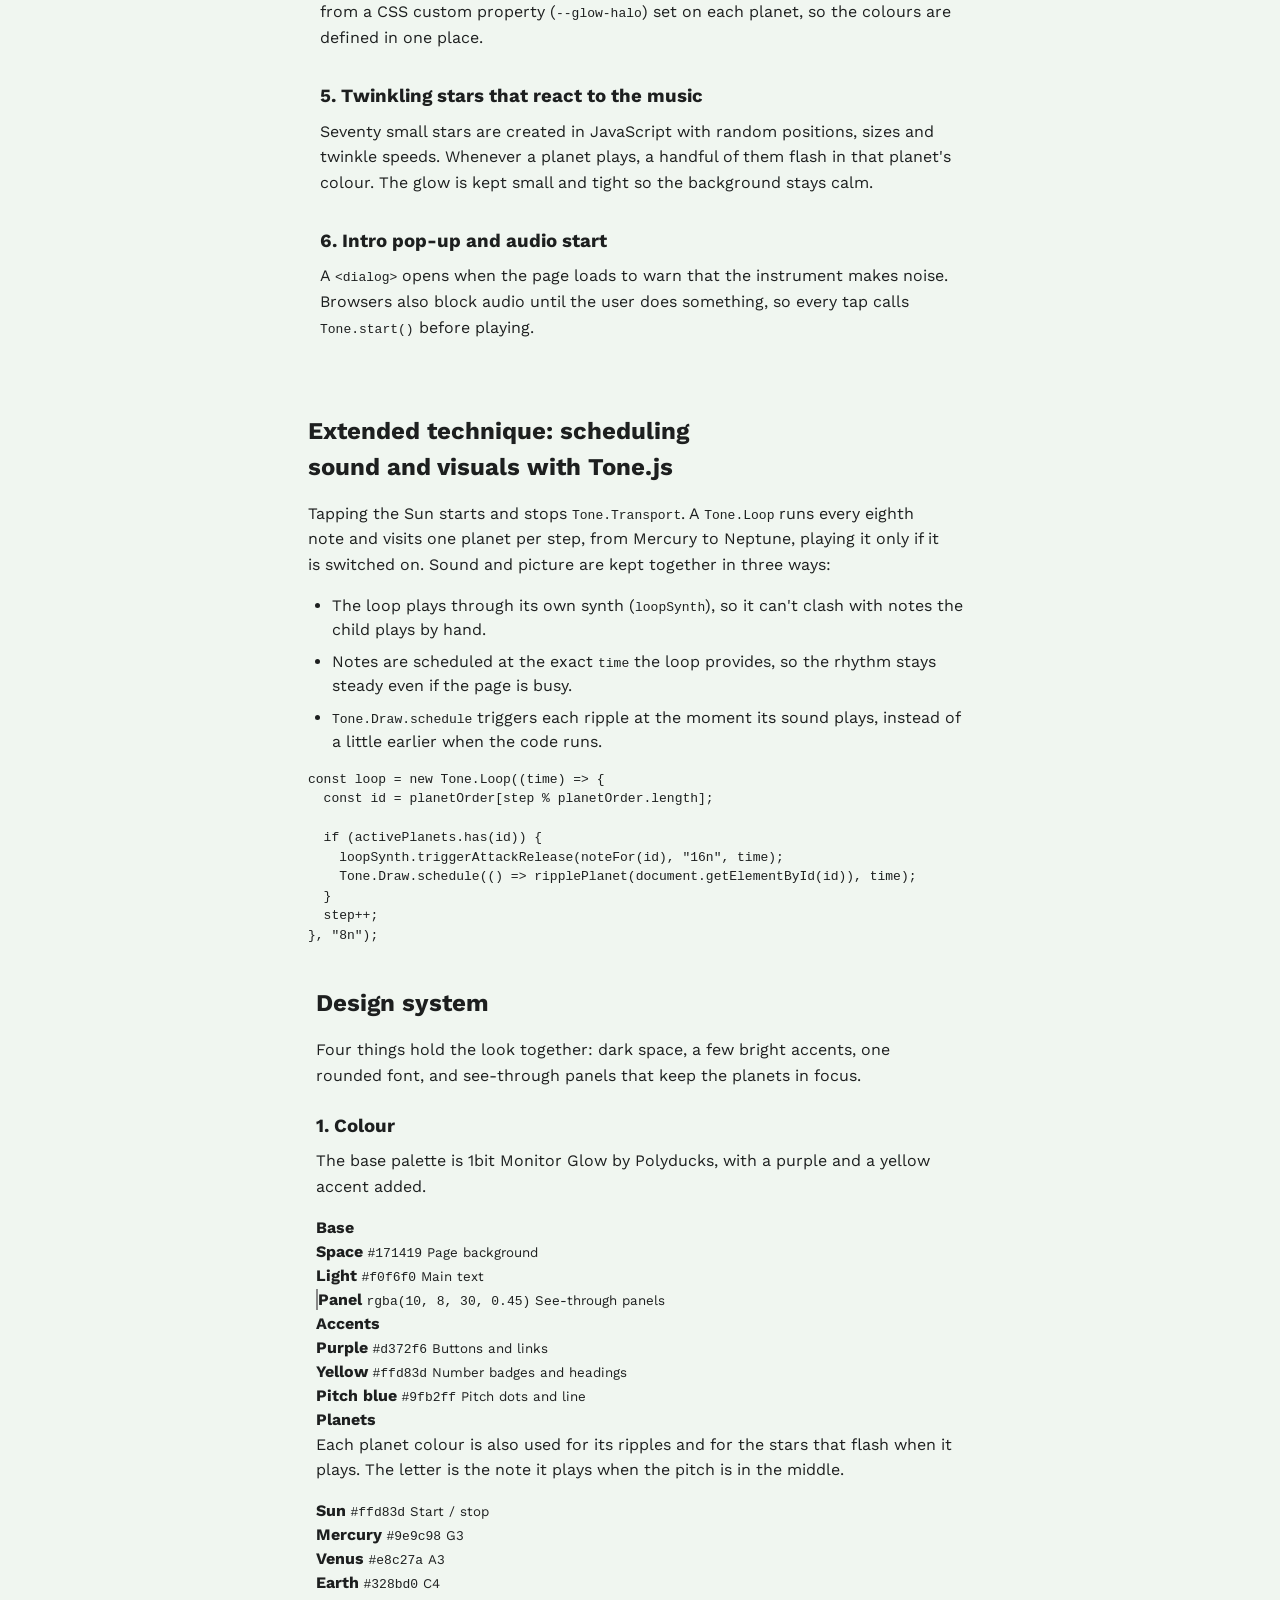
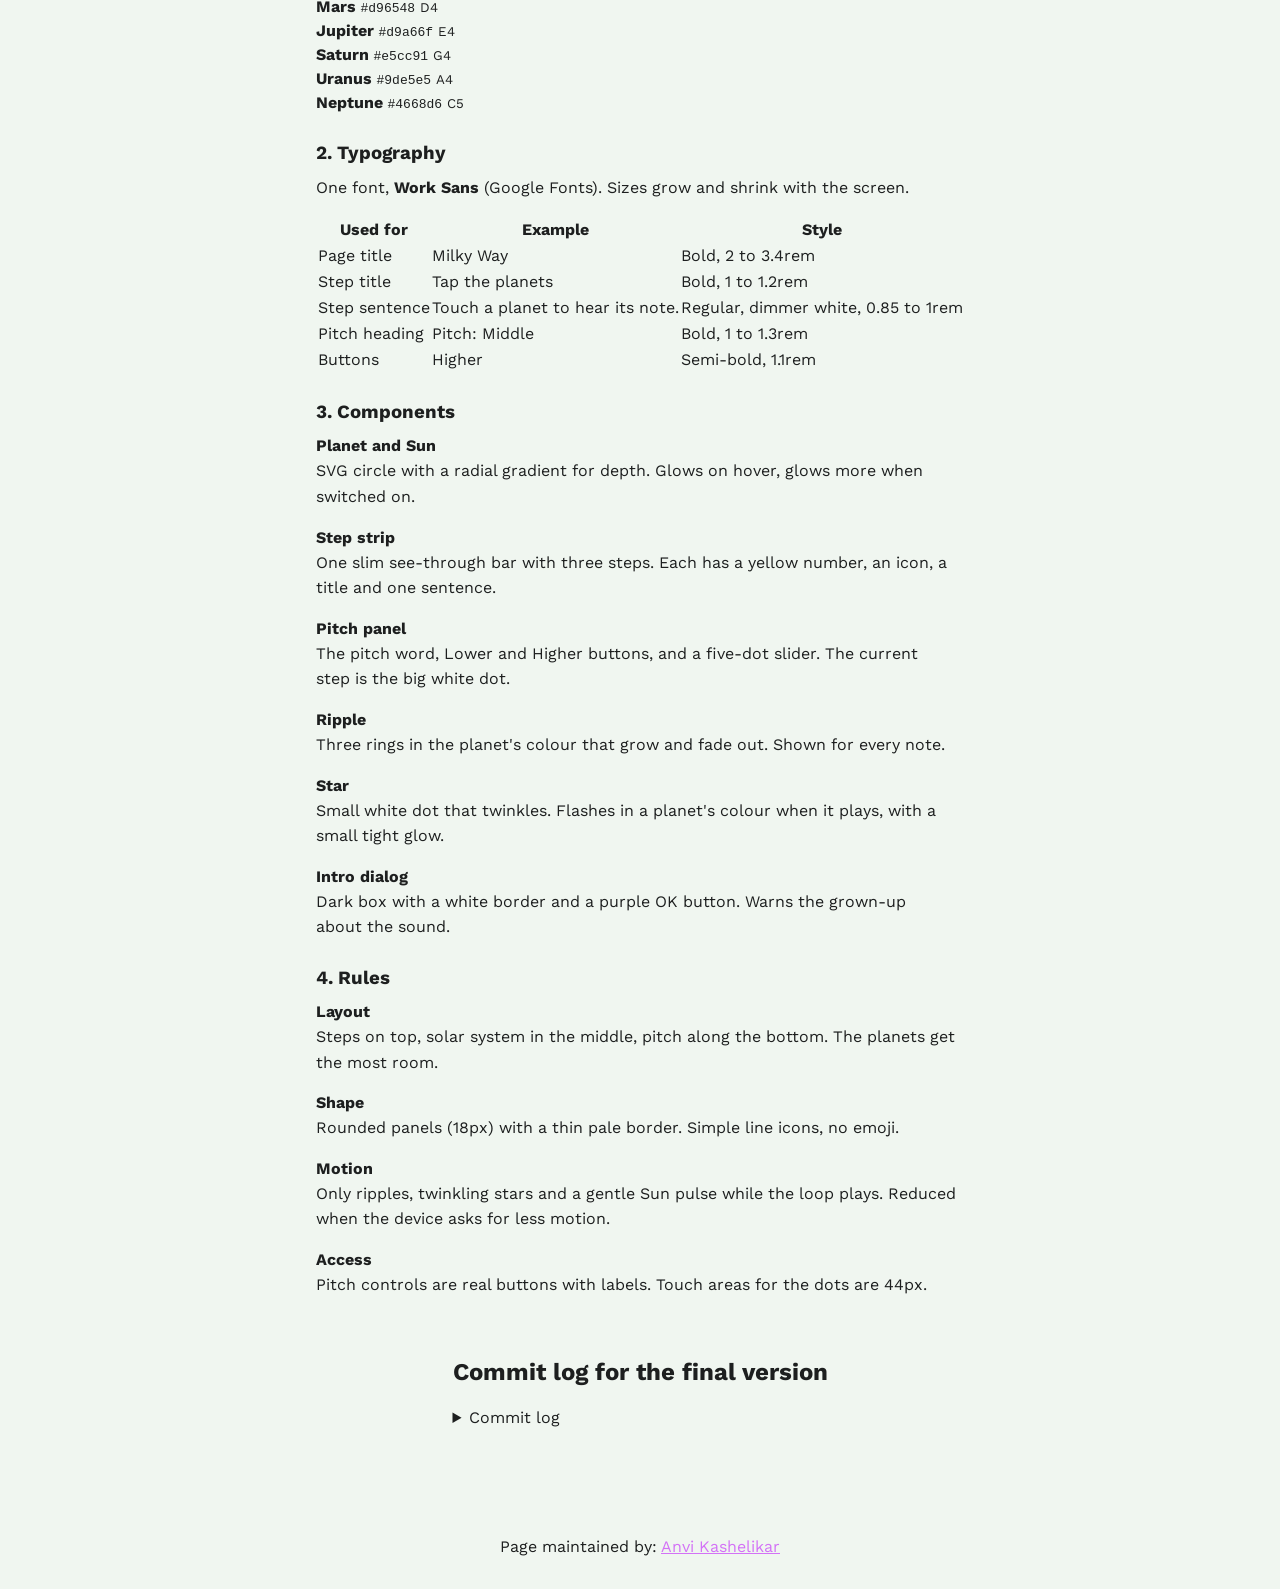
==== commit bfcdca03: "added in the git commit log" ====
--- a/index.html
+++ b/index.html
@@ -438,17 +438,435 @@
             <section id="commit-logs" class="doc">
                 <h2>Commit log for the final version</h2>
                 <!-- !!!!! -->
-                <!-- run this in your project folder and paste the result into the table below -->
-                <pre><code>git log --pretty=format:"%h | %ad | %s" --date=short</code></pre>
-
-                <table class="doc-table">
-                    <thead>
-                        <tr><th>Commit</th><th>Date</th><th>Message</th></tr>
-                    </thead>
-                    <tbody>
-                        <tr><td>[hash]</td><td>[date]</td><td>[commit message]</td></tr>
-                    </tbody>
-                </table>
+                <!-- I added in the commit logs  -->
+               <details>
+                <summary>Commit log</summary>
+                <git commit>
+                    <table>
+
+    <thead><tr>
+
+        <th>Author</th>
+        <th>Date</th>
+        <th>Subject</th>
+        <th>Body</th>
+
+    </tr></thead>
+
+    <tbody>
+
+      <tr>
+
+        <td>hase</td>
+        <td>Fri Jun 5 09:14:59 2026 +1000</td>
+        <td>init</td>
+        <td>set up and linked basic files</td>
+
+      </tr>
+
+      <tr>
+
+        <td>hase</td>
+        <td>Fri Jun 5 11:10:13 2026 +1000</td>
+        <td>responsiveness</td>
+        <td>added in grid template for the four areas to shift based on screen width</td>
+
+      </tr>
+
+      <tr>
+
+        <td>hase</td>
+        <td>Fri Jun 5 12:03:25 2026 +1000</td>
+        <td>more responsiveq</td>
+        <td>fixed grid issues of overflow. added a max width to text</td>
+
+      </tr>
+
+      <tr>
+
+        <td>hase</td>
+        <td>Fri Jun 5 13:00:32 2026 +1000</td>
+        <td>moved to flex in flex</td>
+        <td>grid wasn't quite cutting it so i moved to a nested flex situation for the main section. now hopefully should all work as intended</td>
+
+      </tr>
+
+      <tr>
+
+        <td>Patrick McMahon</td>
+        <td>Thu Jul 16 10:45:35 2026 +1000</td>
+        <td>change favicon and remove unnecessary sections</td>
+        <td></td>
+
+      </tr>
+
+      <tr>
+
+        <td>Patrick McMahon</td>
+        <td>Thu Jul 16 11:20:02 2026 +1000</td>
+        <td>fixed assignment links</td>
+        <td>removed id refs so we can add pages</td>
+
+      </tr>
+
+      <tr>
+
+        <td>Anvi086</td>
+        <td>Thu Jul 23 12:10:53 2026 +1000</td>
+        <td>work index init</td>
+        <td>we changed out the details and favicon for our own. we also linked in our own github.</td>
+
+      </tr>
+
+      <tr>
+
+        <td>Anvi086</td>
+        <td>Thu Jul 30 10:45:50 2026 +1000</td>
+        <td>init assignment 1</td>
+        <td>created the html page for the assignment and linked them together</td>
+
+      </tr>
+
+      <tr>
+
+        <td>Anvi086</td>
+        <td>Thu Jul 30 10:51:14 2026 +1000</td>
+        <td>added basic structure to a1</td>
+        <td>Added basic sections to A1</td>
+
+      </tr>
+
+      <tr>
+
+        <td>Anvi086</td>
+        <td>Tue Aug 18 17:34:59 2026 +1000</td>
+        <td>completed assignment 1</td>
+        <td>made changes to the code. added the images and text and gave them appropriate spacing. and finetuned the assignment</td>
+
+      </tr>
+
+      <tr>
+
+        <td>Anvi086</td>
+        <td>Mon Sep 28 16:36:53 2026 +1000</td>
+        <td>added the basic code for the 2nd assignment</td>
+        <td>I added the main code for the 2nd assignment along with the short paragraphs explaining what the each prototype will entail</td>
+
+      </tr>
+
+      <tr>
+
+        <td>Anvi086</td>
+        <td>Mon Sep 28 17:53:18 2026 +1000</td>
+        <td>opened files for prototype 6</td>
+        <td></td>
+
+      </tr>
+
+      <tr>
+
+        <td>Anvi086</td>
+        <td>Mon Sep 28 21:37:03 2026 +1000</td>
+        <td>added in the prototype page links</td>
+        <td></td>
+
+      </tr>
+
+      <tr>
+
+        <td>Anvi086</td>
+        <td>Mon Sep 28 21:56:17 2026 +1000</td>
+        <td>checking the links</td>
+        <td></td>
+
+      </tr>
+
+      <tr>
+
+        <td>Anvi086</td>
+        <td>Mon Sep 28 22:14:11 2026 +1000</td>
+        <td>trying to fix the links</td>
+        <td></td>
+
+      </tr>
+
+      <tr>
+
+        <td>Anvi086</td>
+        <td>Mon Sep 28 22:21:20 2026 +1000</td>
+        <td>more trial and error</td>
+        <td></td>
+
+      </tr>
+
+      <tr>
+
+        <td>Anvi086</td>
+        <td>Mon Sep 28 22:26:38 2026 +1000</td>
+        <td>Update assignment2.html</td>
+        <td></td>
+
+      </tr>
+
+      <tr>
+
+        <td>Anvi086</td>
+        <td>Mon Sep 28 22:27:07 2026 +1000</td>
+        <td>updates</td>
+        <td></td>
+
+      </tr>
+
+      <tr>
+
+        <td>Anvi086</td>
+        <td>Mon Sep 28 22:36:41 2026 +1000</td>
+        <td>.</td>
+        <td></td>
+
+      </tr>
+
+      <tr>
+
+        <td>Anvi086</td>
+        <td>Mon Sep 28 23:14:44 2026 +1000</td>
+        <td>links</td>
+        <td></td>
+
+      </tr>
+
+      <tr>
+
+        <td>Anvi086</td>
+        <td>Tue Sep 29 08:04:45 2026 +1000</td>
+        <td>Update .DS_Store</td>
+        <td></td>
+
+      </tr>
+
+      <tr>
+
+        <td>Anvi086</td>
+        <td>Tue Sep 29 08:12:24 2026 +1000</td>
+        <td>added bg image</td>
+        <td></td>
+
+      </tr>
+
+      <tr>
+
+        <td>Anvi086</td>
+        <td>Tue Sep 29 08:50:41 2026 +1000</td>
+        <td>linking</td>
+        <td></td>
+
+      </tr>
+
+      <tr>
+
+        <td>Anvi086</td>
+        <td>Tue Sep 29 09:36:17 2026 +1000</td>
+        <td>update</td>
+        <td></td>
+
+      </tr>
+
+      <tr>
+
+        <td>Anvi086</td>
+        <td>Wed Sep 30 16:55:21 2026 +1000</td>
+        <td>added code</td>
+        <td></td>
+
+      </tr>
+
+      <tr>
+
+        <td>Anvi086</td>
+        <td>Thu Oct 1 10:59:55 2026 +1000</td>
+        <td>updated the link</td>
+        <td></td>
+
+      </tr>
+
+      <tr>
+
+        <td>Anvi086</td>
+        <td>Thu Oct 1 11:03:20 2026 +1000</td>
+        <td>updated more links</td>
+        <td></td>
+
+      </tr>
+
+      <tr>
+
+        <td>Anvi086</td>
+        <td>Thu Oct 1 11:22:15 2026 +1000</td>
+        <td>updated prototype 6</td>
+        <td></td>
+
+      </tr>
+
+      <tr>
+
+        <td>Anvi086</td>
+        <td>Thu Oct 1 11:49:19 2026 +1000</td>
+        <td>updated code</td>
+        <td></td>
+
+      </tr>
+
+      <tr>
+
+        <td>Anvi086</td>
+        <td>Thu Oct 1 11:55:12 2026 +1000</td>
+        <td>git commits</td>
+        <td></td>
+
+      </tr>
+
+      <tr>
+
+        <td>Anvi086</td>
+        <td>Thu Oct 1 13:40:20 2026 +1000</td>
+        <td>added instructions</td>
+        <td></td>
+
+      </tr>
+
+      <tr>
+
+        <td>Anvi086</td>
+        <td>Thu Oct 1 13:40:52 2026 +1000</td>
+        <td>updated commit history</td>
+        <td></td>
+
+      </tr>
+
+      <tr>
+
+        <td>Anvi086</td>
+        <td>Thu Oct 1 14:03:21 2026 +1000</td>
+        <td>updated the git commit logs to everything</td>
+        <td></td>
+
+      </tr>
+
+      <tr>
+
+        <td>Anvi086</td>
+        <td>Thu Oct 1 21:56:06 2026 +1000</td>
+        <td>updates</td>
+        <td></td>
+
+      </tr>
+
+      <tr>
+
+        <td>Anvi086</td>
+        <td>Thu Oct 1 22:27:43 2026 +1000</td>
+        <td>added some code comments and made some edits</td>
+        <td></td>
+
+      </tr>
+
+      <tr>
+
+        <td>Anvi086</td>
+        <td>Thu Oct 1 23:00:29 2026 +1000</td>
+        <td>.</td>
+        <td></td>
+
+      </tr>
+
+      <tr>
+
+        <td>Anvi086</td>
+        <td>Thu Oct 1 23:30:06 2026 +1000</td>
+        <td>.</td>
+        <td></td>
+
+      </tr>
+
+      <tr>
+
+        <td>Anvi086</td>
+        <td>Fri Oct 2 00:06:53 2026 +1000</td>
+        <td>added my prototypes into the main branch as backup</td>
+        <td></td>
+
+      </tr>
+
+      <tr>
+
+        <td>Anvi086</td>
+        <td>Fri Oct 2 00:42:58 2026 +1000</td>
+        <td>added peer testing form link</td>
+        <td></td>
+
+      </tr>
+
+      <tr>
+
+        <td>Anvi086</td>
+        <td>Fri Oct 2 02:04:01 2026 +1000</td>
+        <td>debugging</td>
+        <td></td>
+
+      </tr>
+
+      <tr>
+
+        <td>Anvi086</td>
+        <td>Thu Oct 22 11:14:24 2026 +1100</td>
+        <td>Merge branch 'layoutExploration6'</td>
+        <td></td>
+
+      </tr>
+
+      <tr>
+
+        <td>Anvi086</td>
+        <td>Sun Oct 25 19:34:08 2026 +1100</td>
+        <td>started working on the home page</td>
+        <td></td>
+
+      </tr>
+
+      <tr>
+
+        <td>Anvi086</td>
+        <td>Tue Oct 27 19:11:48 2026 +1100</td>
+        <td>added instructions</td>
+        <td>I added instructions to make the user flow of the instrument easier to understand</td>
+
+      </tr>
+
+      <tr>
+
+        <td>Anvi086</td>
+        <td>Tue Oct 27 23:28:41 2026 +1100</td>
+        <td>added in code comments</td>
+        <td></td>
+
+      </tr>
+
+      <tr>
+
+        <td>Anvi086</td>
+        <td>Wed Oct 28 00:32:05 2026 +1100</td>
+        <td>added in the system documentation and edited the homepage</td>
+        <td></td>
+
+      </tr>
+
+    </tbody>
+
+</table>
+                </git>
+               </details>
+
+
             </section>
         </main>
 
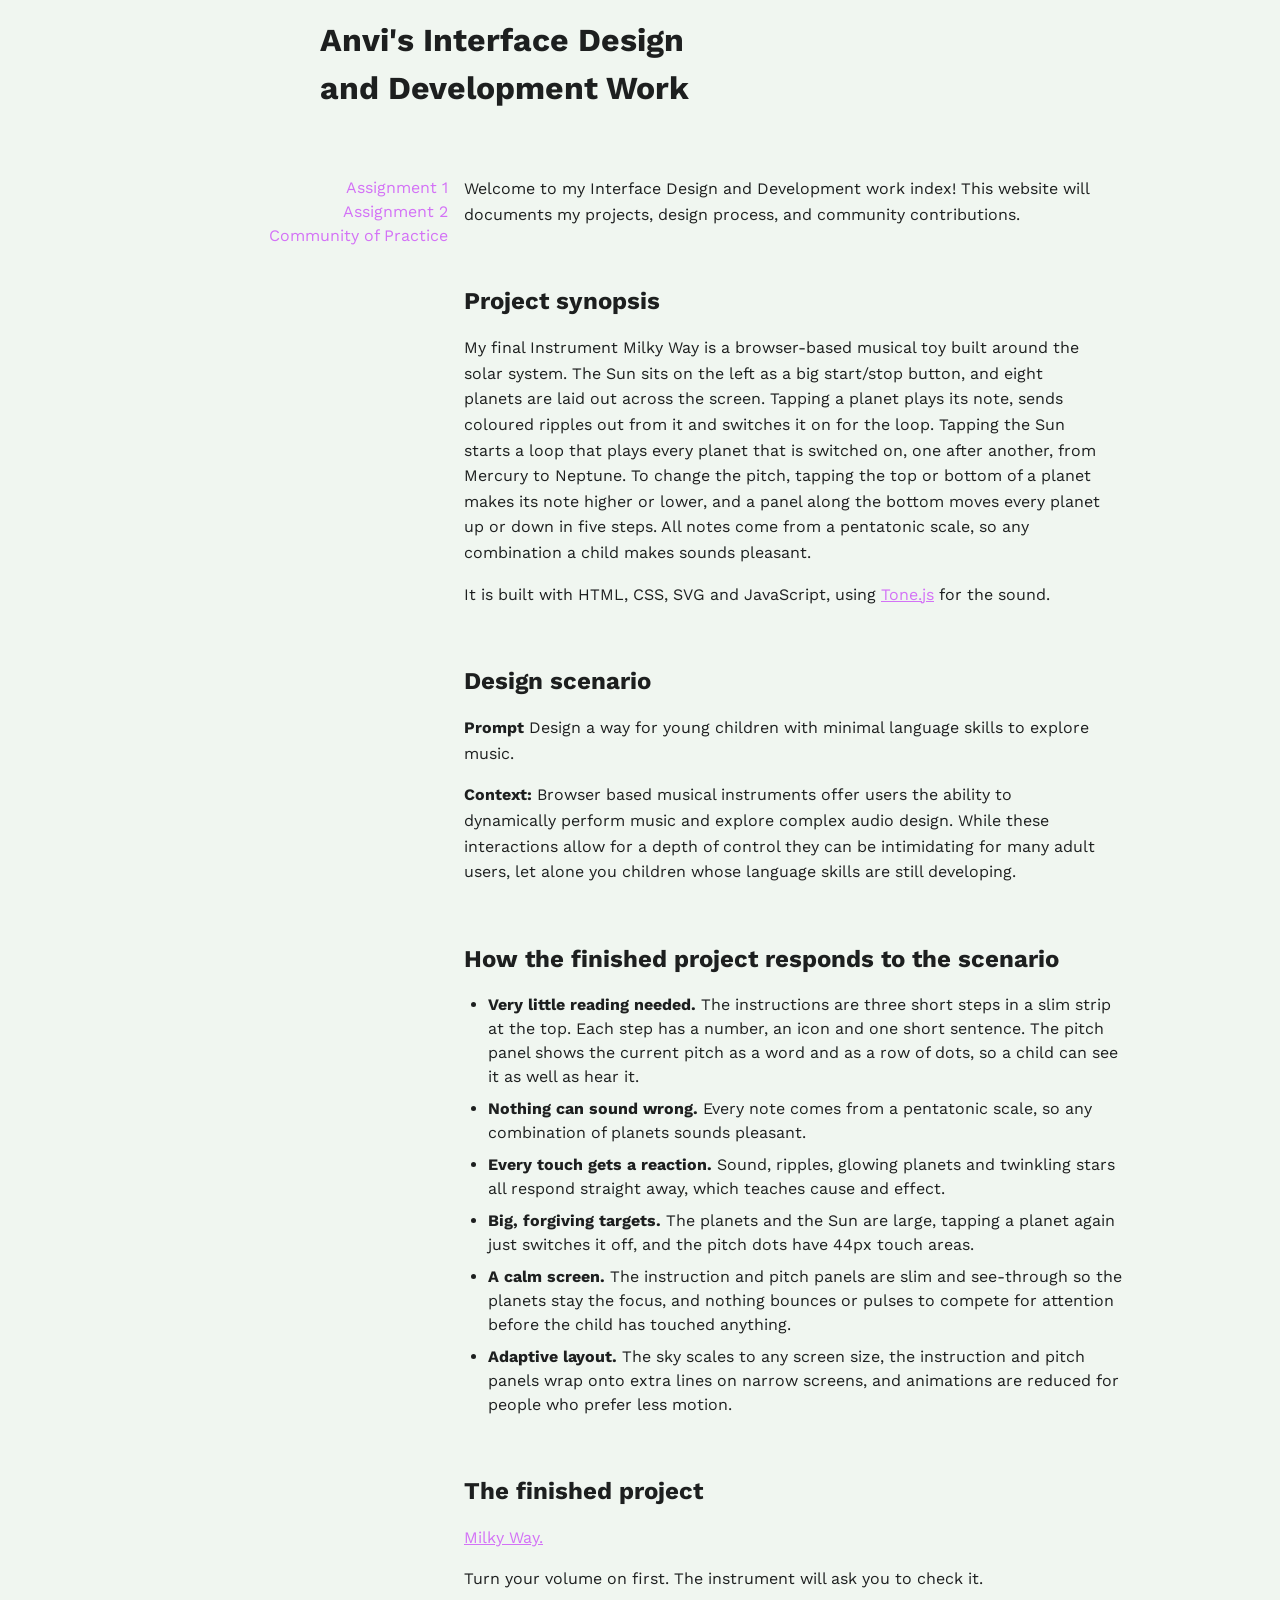
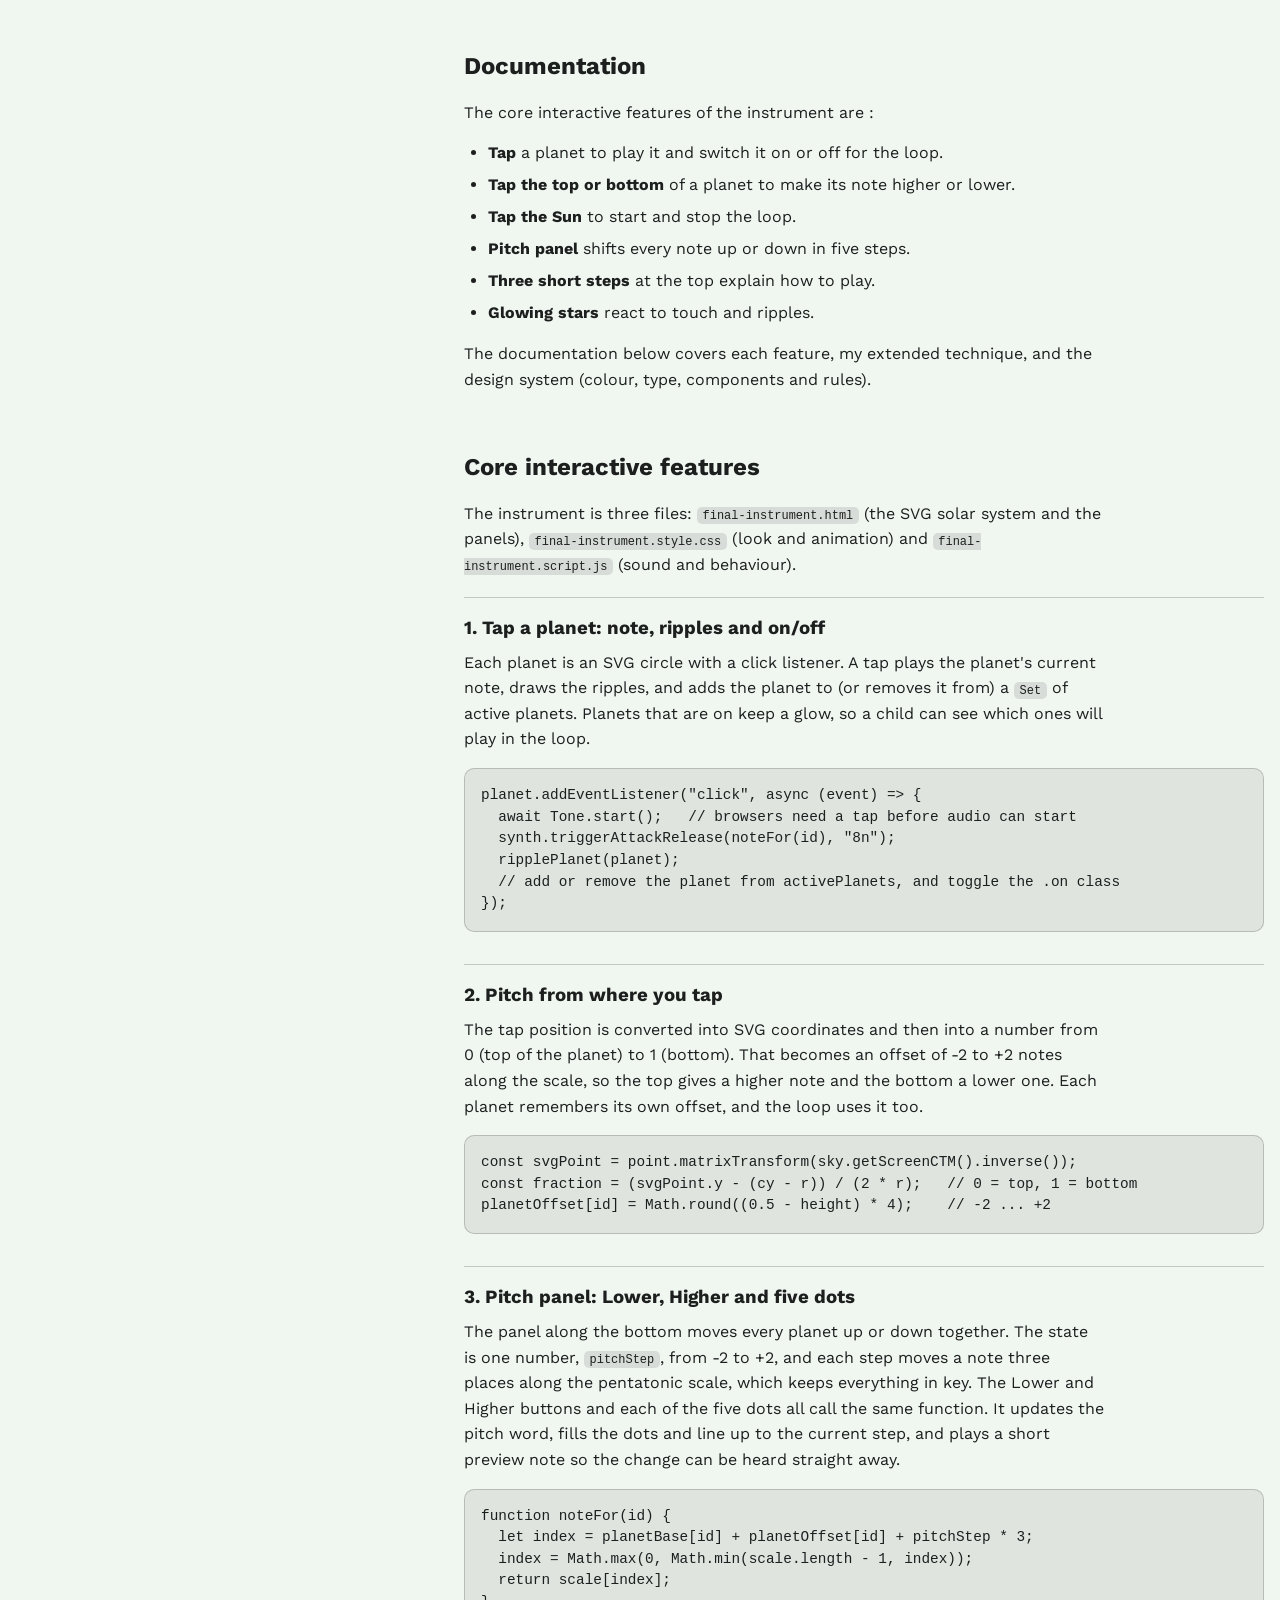
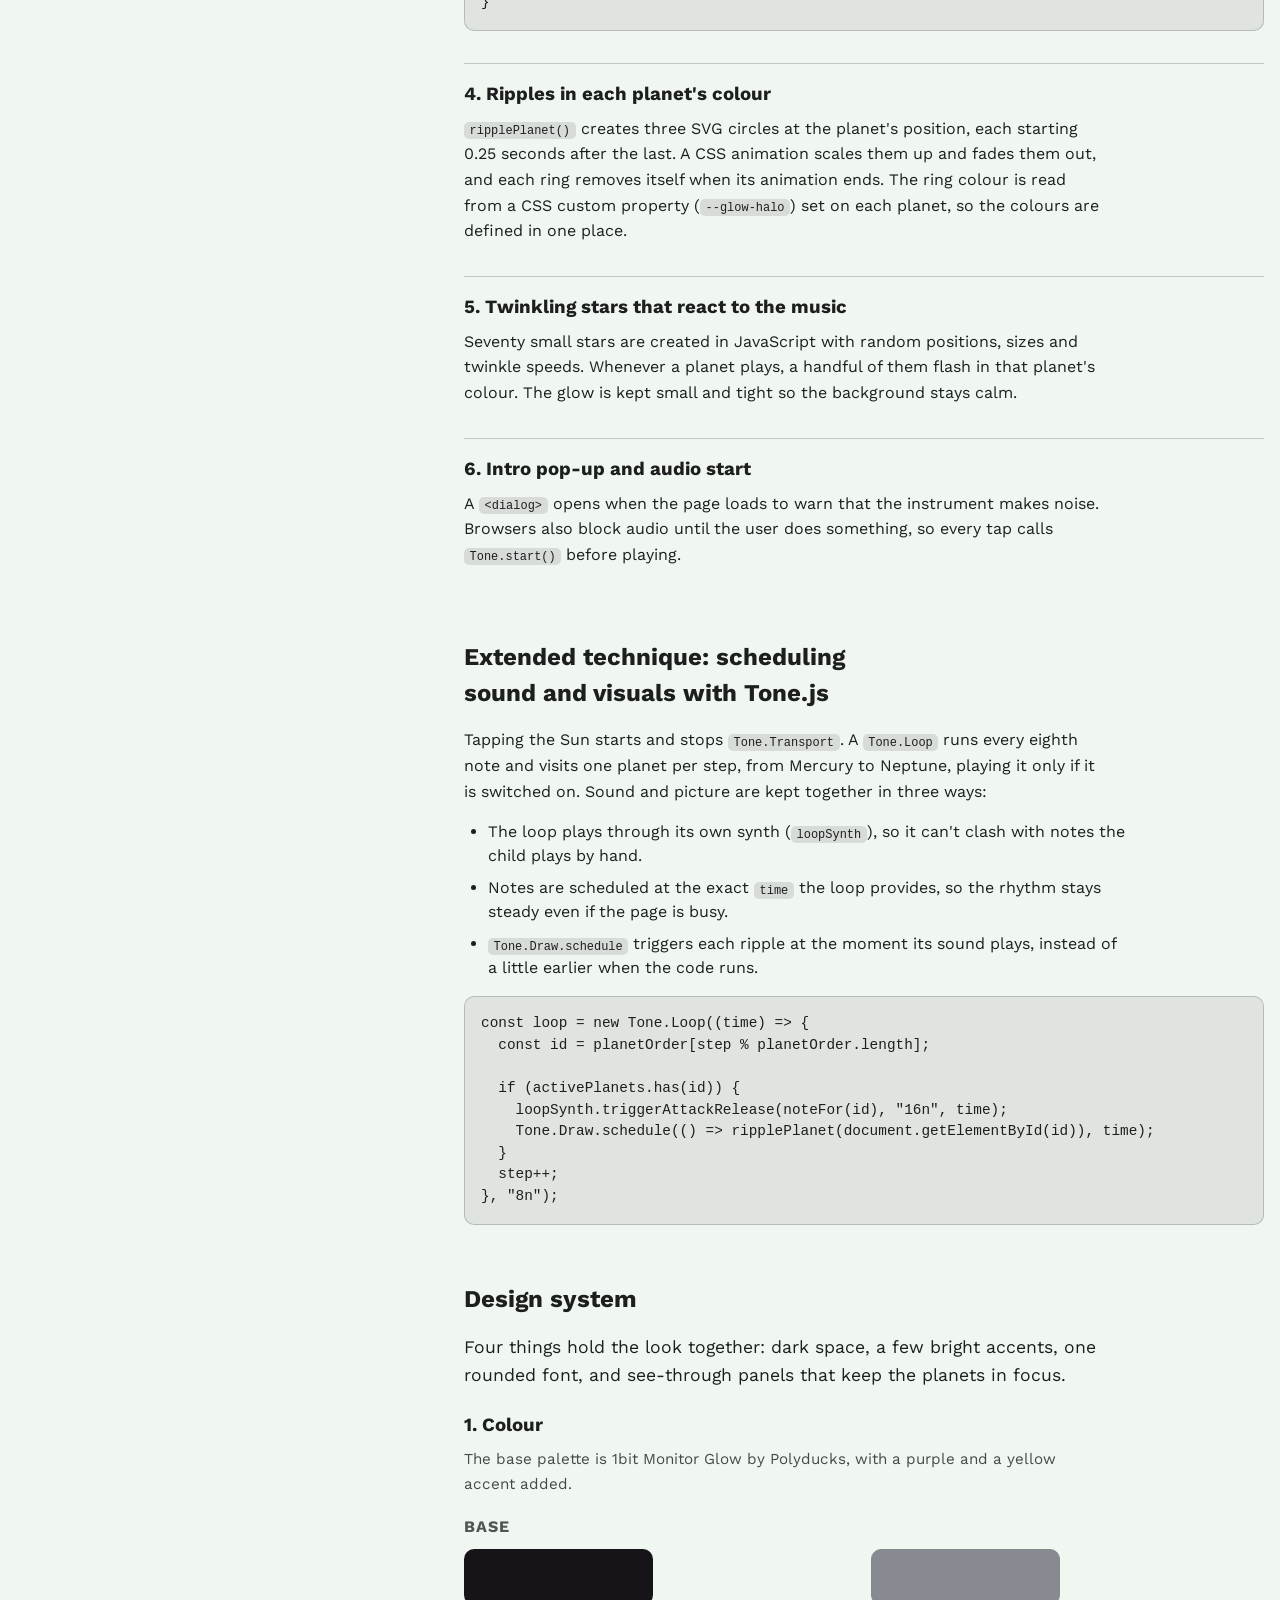
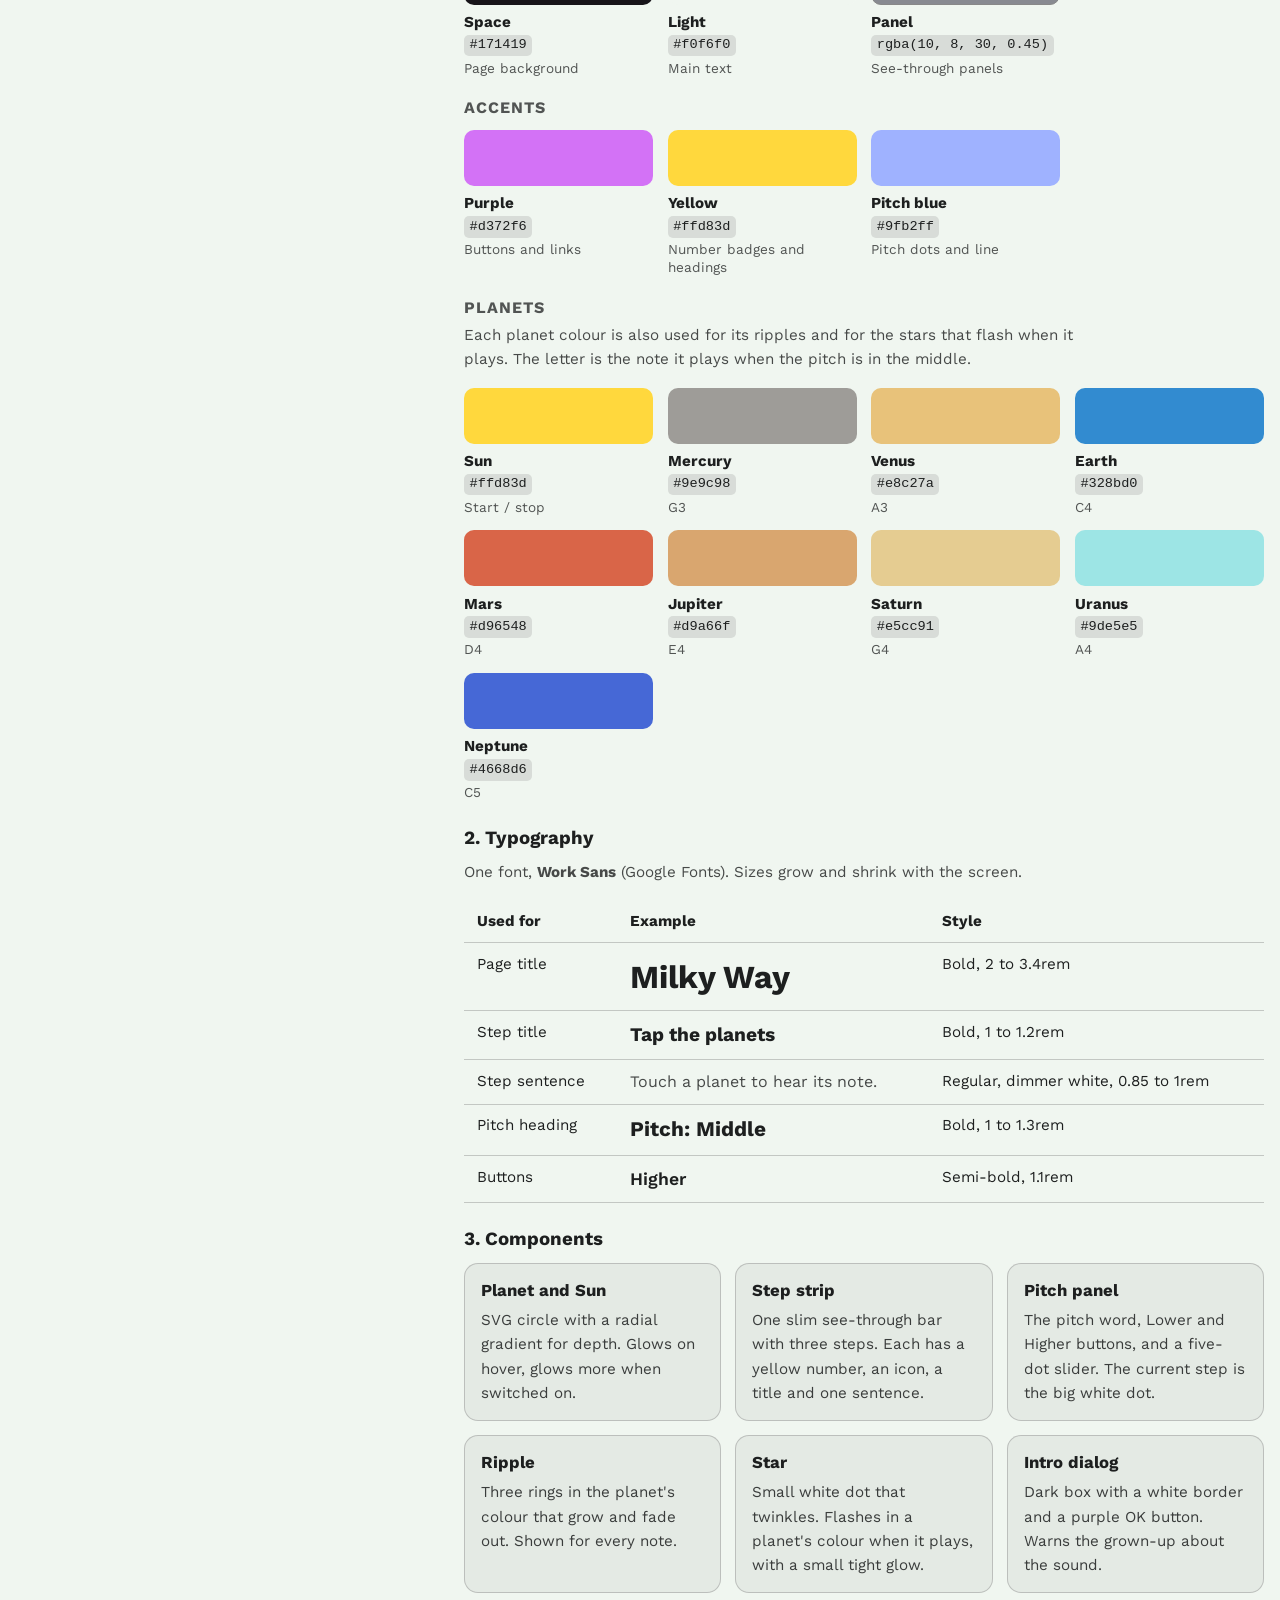
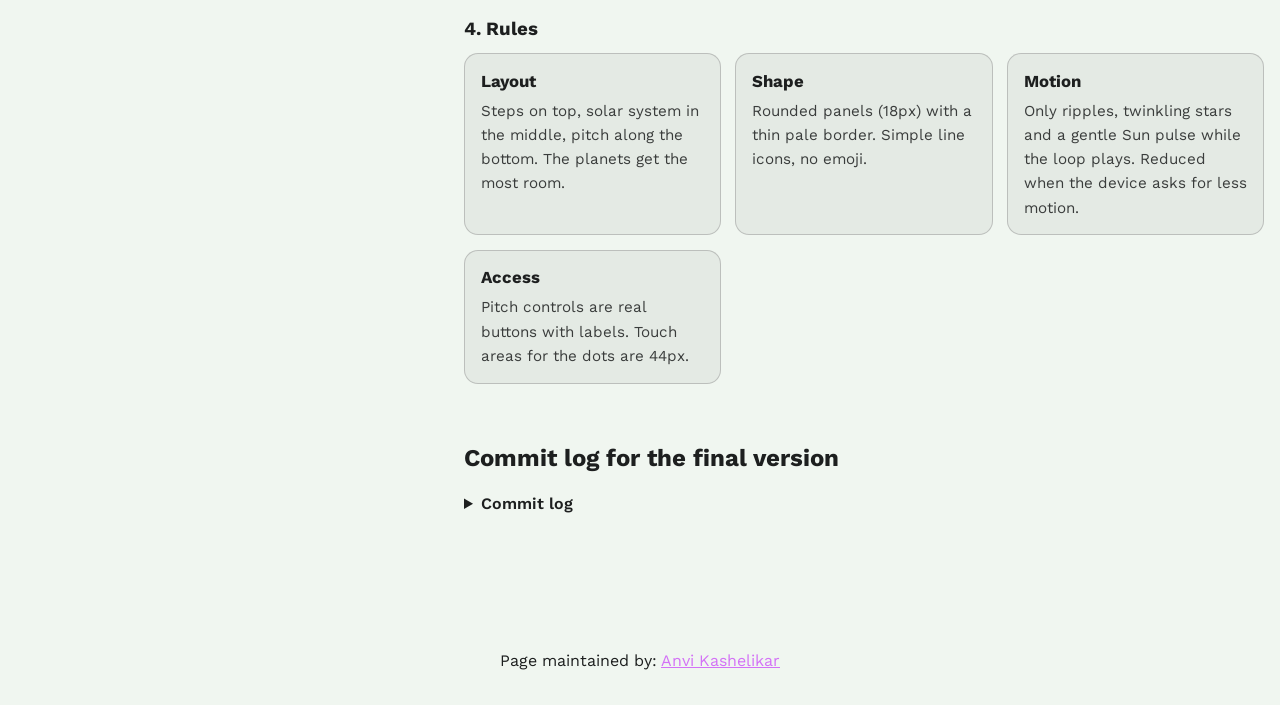
==== commit 441a88e6: "made some edits to the style css I wanted to add borders and boxes around the code in the design doc" ====
--- a/index.html
+++ b/index.html
@@ -20,9 +20,7 @@
 
     <link rel="stylesheet" href="reset.css">
     <link rel="stylesheet" href="style.css">
-
-    <!-- extra styles for the final project documentation (code, colour swatches, cards) -->
-    <link rel="stylesheet" href="documentation.style.css">
+    
 </head>
 <body>
 
@@ -870,15 +868,16 @@
             </section>
         </main>
 
-        <!-- this is an empty element which helps with spacing -->
+    
+    </div>
+
+<!-- this is an empty element which helps with spacing -->
         <aside></aside>
-
-    </div>
 
     <footer>
         <p>
 <!-- !!!!! -->
-<!--    change this to your preferred online name and update link to refer to your github page  -->
+<!--    Linked my github account at the end   -->
             Page maintained by:
             <a href="https://github.com/Anvi086" target="_blank">
             Anvi Kashelikar
--- a/style.css
+++ b/style.css
@@ -1,23 +1,19 @@
 /* !!!!! */
-/* add in your own font imports here */
-/* remember to update them in the rest of the CSS : eg the body selector */
+/* Added font imports here. */
 @import url('https://fonts.googleapis.com/css2?family=Work+Sans:ital,wght@0,100..900;1,100..900&display=swap');
 
 /* !!!!! */
-/* change out, and/or add colours to the colour scheme */
+/* Changeed the colours of the colour scheme here. */
 :root {
     /* basic 2-bit palette from 1bit Monitor Glow Palette by Polyducks */
     /* https://lospec.com/palette-list/1bit-monitor-glow */
     --colour-1: #1d1f1f;
     --colour-2: #f0f6f0;
 
-    /* link colour, works on both light and dark backgrounds */
+    /* Link colour, works on both light and dark backgrounds. */
     --colour-link: #d372f6;
 }
 
-/* this swaps the colour order to account for user's OS dark mode */
-/* !!!!! */
-/* remember to update the colours here too to reflect the above changes */
 @media (prefers-color-scheme: dark) {
     :root {
         --colour-1: #f0f6f0;
@@ -57,7 +53,7 @@
     align-items: flex-end;
 }
 
-/* links inside the nav use the link colour, no underline until hovered */
+/* Navigation links use the link colour and are underlined on hover. */
 nav a {
     color: var(--colour-link);
     text-decoration: none;
@@ -67,7 +63,7 @@
     text-decoration: underline;
 }
 
-/* any other links in the page (e.g. inside paragraphs) use the same colour */
+/* Other links on the page, including links in paragraphs, use the same colour. */
 a {
     color: var(--colour-link);
 }
@@ -76,8 +72,16 @@
     display: flex;
     flex-direction: column;
     align-items: center;
-    max-width: 800px; /* keeps line length readable */
-    margin: 0 auto; /* centres the main content block on the page */
+    width: 100%;
+    max-width: 800px; /* Keeps line length readable. */
+    margin: 0 auto; /* Centres the main content block on the page. */
+}
+
+/* Work-index sections fill the available main-content width. */
+main > section {
+    width: 100%;
+    min-width: 0;
+    box-sizing: border-box;
 }
 
 aside {
@@ -91,25 +95,26 @@
     margin-block-start: 3rem;
 }
 
-/* technique from Kevin Powell */
+/* Spacing technique explained by Kevin Powell. */
 /* https://youtu.be/CU8Plk-53RU?si=zMpP0Pfbg1SaXeDB&t=255 */
-/* longer post about how this works and the * + * selector */
+/* More about how this works and the * + * selector: */
 /* https://alistapart.com/article/axiomatic-css-and-lobotomized-owls/ */
 .prose > * + * {
     margin-block-start: var(--prose-flow, 1em);
 }
 
-/* breakpoints from Material Design Spec https://m3.material.io/foundations/layout/breakpoints/overview */
-/* while sometimes mobile first is recommended, as we will be focused on desktop, we will start there */
-
-/* assumed base sizing is large (1200–1599px) : desktop  */
-
-/* extra-large breakpoint : desktop, ultrawide monitors */
+/* Breakpoints from the Material Design Spec. */
+/* https://m3.material.io/foundations/layout/breakpoints/overview */
+/* Although mobile-first is sometimes recommended, this project starts with desktop because it focuses on desktop. */
+
+/* Base sizing is large (1200–1599px): desktop. */
+
+/* Extra-large breakpoint: desktop and ultrawide monitors. */
 @media (width > 1600px) {
 
 }
 
-/* expanded breakpoint : phone or tablet in landscape, desktop */
+/* Expanded breakpoint: phones or tablets in landscape and desktop. */
 @media (width < 1200px) {
     header {
         margin-block-end: 2rem;
@@ -119,7 +124,7 @@
     }
 }
 
-/* medium breakpoint : tablet in portrait */
+/* Medium breakpoint: tablets in portrait orientation. */
 @media (width < 840px) {
     header {
         margin-block-end: 1rem;
@@ -135,6 +140,8 @@
         max-width: 80rch;
         justify-content: space-between;
         flex-direction: row;
+        flex-wrap: wrap;
+        gap: 0.75rem;
     }
     main {
         flex: 1;
@@ -147,25 +154,45 @@
     }
 }
 
-/* compact breakpoint : phone in portrait */
+/* Compact breakpoint: phones in portrait orientation. */
 @media (width < 600px) {
-
+    body {
+        padding: 0.75rem;
+    }
+
+    header h1 {
+        font-size: clamp(1.5rem, 6vw, 2rem);
+        text-align: center;
+    }
+
+    .doc-swatches {
+        grid-template-columns: repeat(auto-fill, minmax(120px, 1fr));
+    }
+
+    .doc-cards {
+        grid-template-columns: 1fr;
+    }
+
+    .doc pre {
+        padding: 0.75rem;
+        font-size: 0.9rem;
+    }
 }
 
 /* ===== Basic content spacing ===== */
 
-/* space between paragraphs, and easier-to-read line height */
+/* Space between paragraphs and a more readable line height. */
 p {
     margin-bottom: 1rem;
     line-height: 1.6;
 }
 
-/* space between major page sections */
+/* Space between major page sections. */
 section {
     margin-bottom: 2.5rem;
 }
 
-/* space above/below main headings */
+/* Space above and below main headings. */
 h2 {
     margin-bottom: 1rem;
 }
@@ -175,7 +202,7 @@
     margin-bottom: 0.5rem;
 }
 
-/* space out each UI write-up in the Design Analysis section */
+/* Space around each UI write-up in the Design Analysis section. */
 article {
     margin-bottom: 2rem;
 }
@@ -192,16 +219,192 @@
 
 /* ===== Design Analysis headings ===== */
 
-/* forces the "— Purpose" / "— Feedback" text onto its own line, 
-   separate from the UI name/attribution above it */
+/* Forces the "— Purpose" / "— Feedback" text onto its own line, */
+/* separate from the UI name or attribution above it. */
 .aspect {
     display: block;
     margin-top: 0.25rem;
     font-weight: normal;
 }
 
-/* spacing around images */
+/* Spacing around images. */
 img {
-    margin-bottom: 0.5rem; /* space below the image, before the caption */
-    margin-top: 1.5rem;    /* space above the image, after the paragraph before it */
-}+    margin-bottom: 0.5rem; /* Space below the image, before the caption. */
+    margin-top: 1.5rem;    /* Space above the image, after the preceding paragraph. */
+}
+
+
+/* ==========================================================
+   EXTRA STYLES FOR FINAL PROJECT DOCUMENTATION
+   These styles match the .doc classes used in the work-index HTML.
+   ========================================================== */
+
+/* Code snippets. */
+.doc code {
+    padding: 0.1rem 0.35rem;
+    border-radius: 5px;
+    background: rgba(128, 128, 128, 0.22);
+    font-size: 0.92em;
+}
+
+.doc pre {
+    max-width: 100%;
+    box-sizing: border-box;
+    margin: 0.6rem 0 1rem;
+    padding: 1rem;
+    overflow-x: auto;
+    border: 1px solid rgba(128, 128, 128, 0.4);
+    border-radius: 10px;
+    background: rgba(128, 128, 128, 0.15);
+}
+
+.doc pre code {
+    padding: 0;
+    background: none;
+    font-size: 0.9rem;
+    line-height: 1.5;
+}
+
+/* Documentation headings. */
+.doc h3 {
+    margin: 1.4rem 0 0.5rem;
+}
+
+.doc h4 {
+    margin: 1.2rem 0 0.2rem;
+    font-size: 1rem;
+    letter-spacing: 0.06em;
+    text-transform: uppercase;
+    opacity: 0.75;
+}
+
+/* Lead and secondary text. */
+.doc-lead {
+    font-size: 1.1rem;
+}
+
+.doc-small {
+    font-size: 0.95rem;
+    opacity: 0.8;
+}
+
+/* Features. */
+.doc-feature {
+    margin-top: 1.2rem;
+    padding-top: 0.2rem;
+    border-top: 1px solid rgba(128, 128, 128, 0.4);
+}
+
+.doc-feature h3 {
+    margin-top: 0.8rem;
+}
+
+/* Colour swatches. */
+.doc-swatches {
+    display: grid;
+    grid-template-columns: repeat(auto-fill, minmax(150px, 1fr));
+    gap: 0.9rem;
+    margin: 0.6rem 0 1rem;
+}
+
+.doc-swatch {
+    display: flex;
+    flex-direction: column;
+    gap: 0.15rem;
+    min-width: 0;
+    font-size: 0.95rem;
+    line-height: 1.35;
+}
+
+.doc-swatch span {
+    display: block;
+    height: 56px;
+    margin-bottom: 0.3rem;
+    border-radius: 10px;
+}
+
+.doc-swatch code {
+    align-self: flex-start;
+    overflow-wrap: anywhere;
+    font-size: 0.85rem;
+}
+
+.doc-swatch small {
+    font-size: 0.85rem;
+    opacity: 0.75;
+}
+
+/* Cards. */
+.doc-cards {
+    display: grid;
+    grid-template-columns: repeat(auto-fill, minmax(250px, 1fr));
+    gap: 0.9rem;
+    margin: 0.6rem 0 1rem;
+}
+
+.doc-card {
+    min-width: 0;
+    padding: 0.9rem 1rem;
+    border: 1px solid rgba(128, 128, 128, 0.4);
+    border-radius: 14px;
+    background: rgba(128, 128, 128, 0.1);
+    overflow-wrap: anywhere;
+}
+
+.doc-card h4 {
+    margin: 0 0 0.3rem;
+    font-size: 1.05rem;
+    letter-spacing: 0;
+    text-transform: none;
+    opacity: 1;
+}
+
+.doc-card p {
+    margin: 0;
+    font-size: 0.95rem;
+    opacity: 0.85;
+}
+
+/* Tables with the .doc-table class, plus the commit-log table inside .doc. */
+.doc-table,
+.doc details table {
+    width: 100%;
+    margin: 0.6rem 0 1rem;
+    border-collapse: collapse;
+    font-size: 0.95rem;
+}
+
+.doc-table th,
+.doc-table td,
+.doc details table th,
+.doc details table td {
+    padding: 0.6rem 0.8rem;
+    border-bottom: 1px solid rgba(128, 128, 128, 0.4);
+    text-align: left;
+    vertical-align: top;
+    overflow-wrap: anywhere;
+}
+
+/* Keeps the commit log readable on smaller screens. */
+.doc details {
+    max-width: 100%;
+}
+
+.doc details table {
+    display: block;
+    overflow-x: auto;
+    white-space: normal;
+}
+
+.doc details summary {
+    cursor: pointer;
+    margin-bottom: 0.75rem;
+    font-weight: 600;
+}
+
+/* Type samples. */
+.doc-t-title    { font-size: 2rem;   font-weight: 700; }
+.doc-t-step     { font-size: 1.2rem; font-weight: 700; }
+.doc-t-sentence { font-size: 1rem;   opacity: 0.8; }
+.doc-t-pitch    { font-size: 1.3rem; font-weight: 700; }
+.doc-t-button   { font-size: 1.1rem; font-weight: 600; }
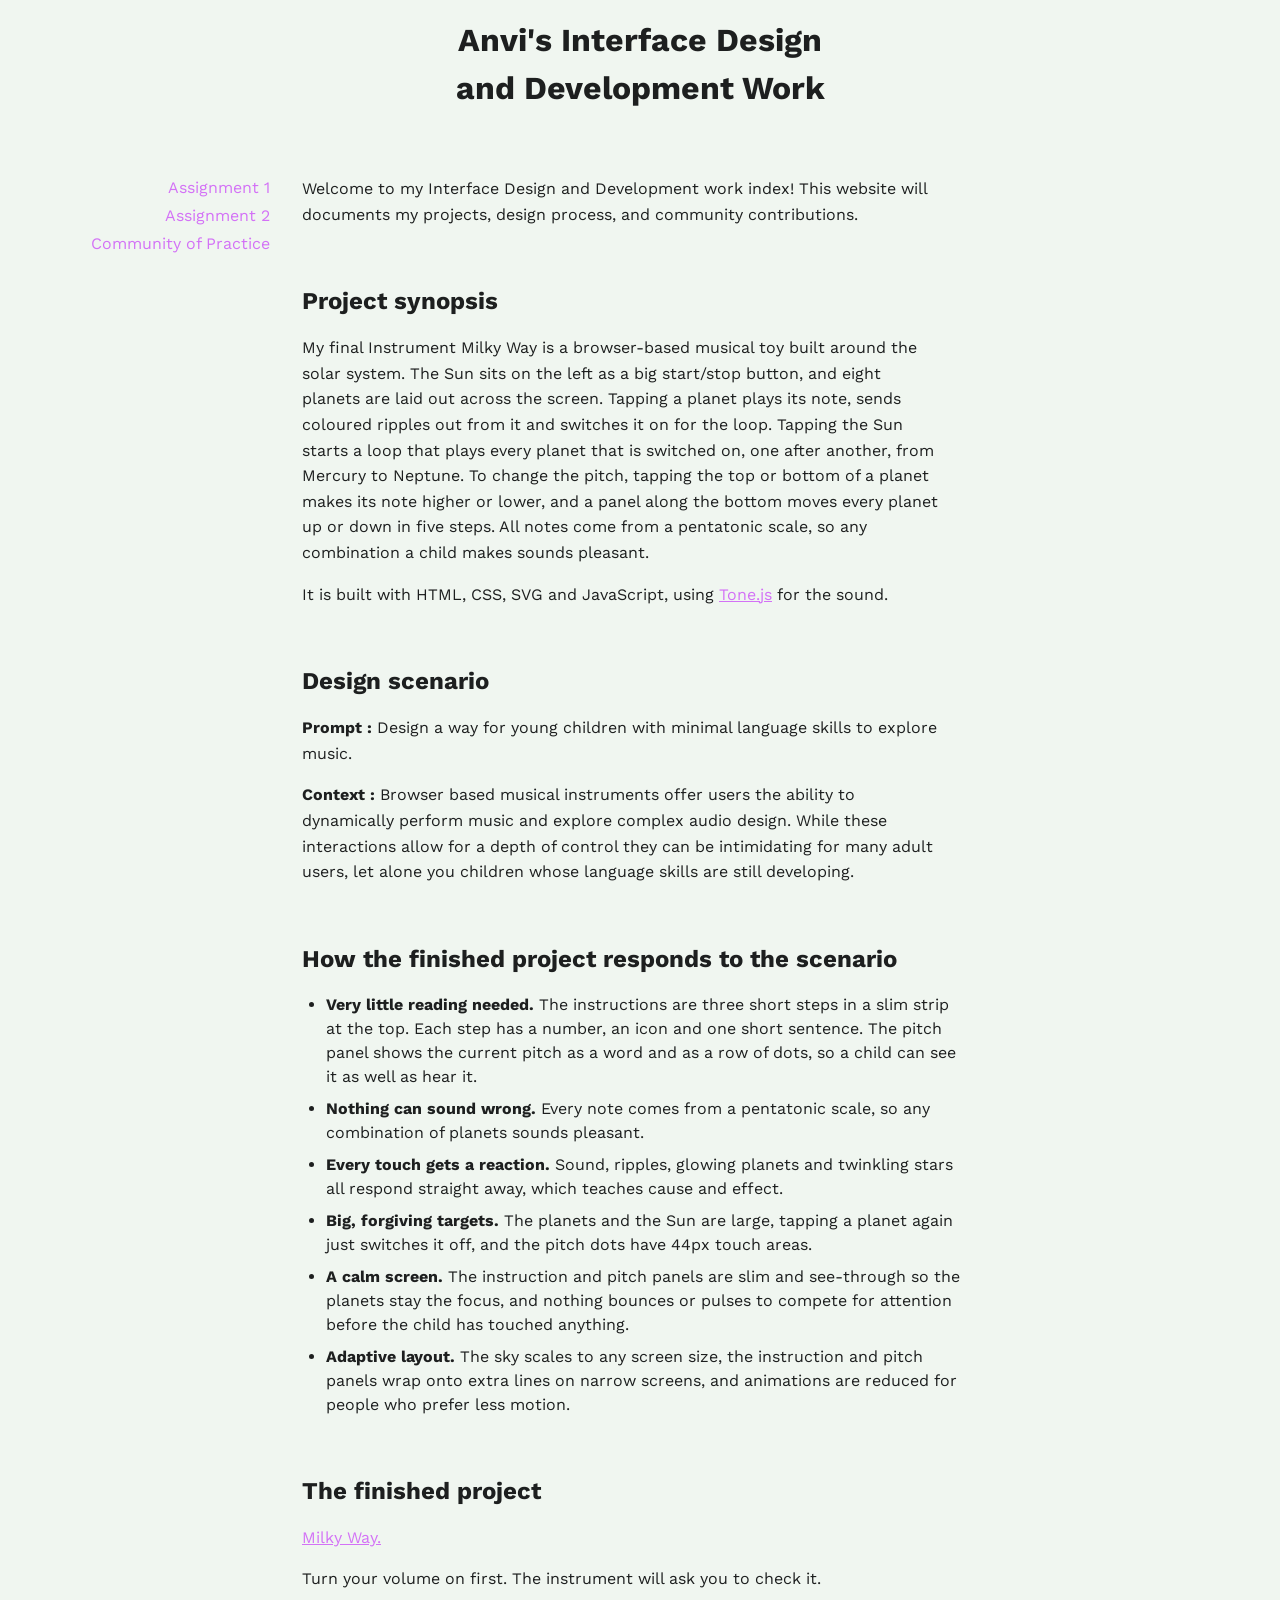
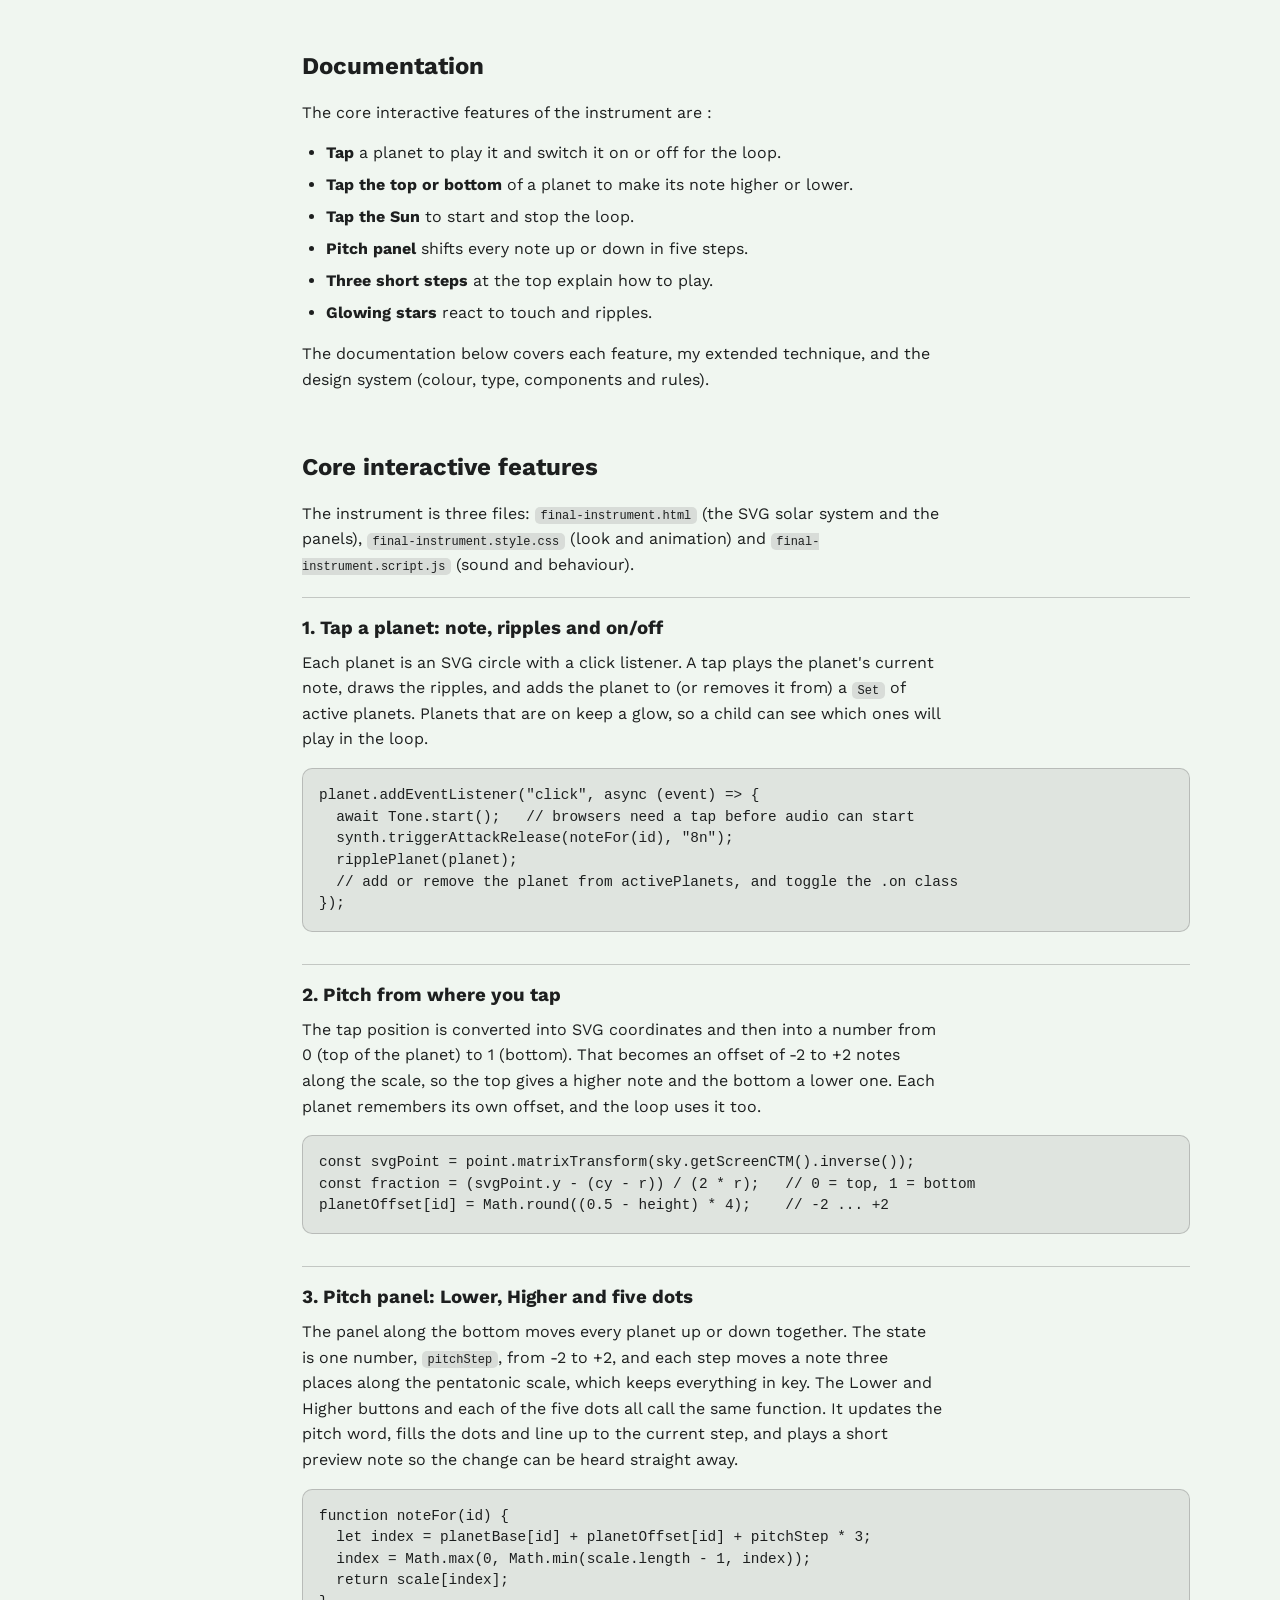
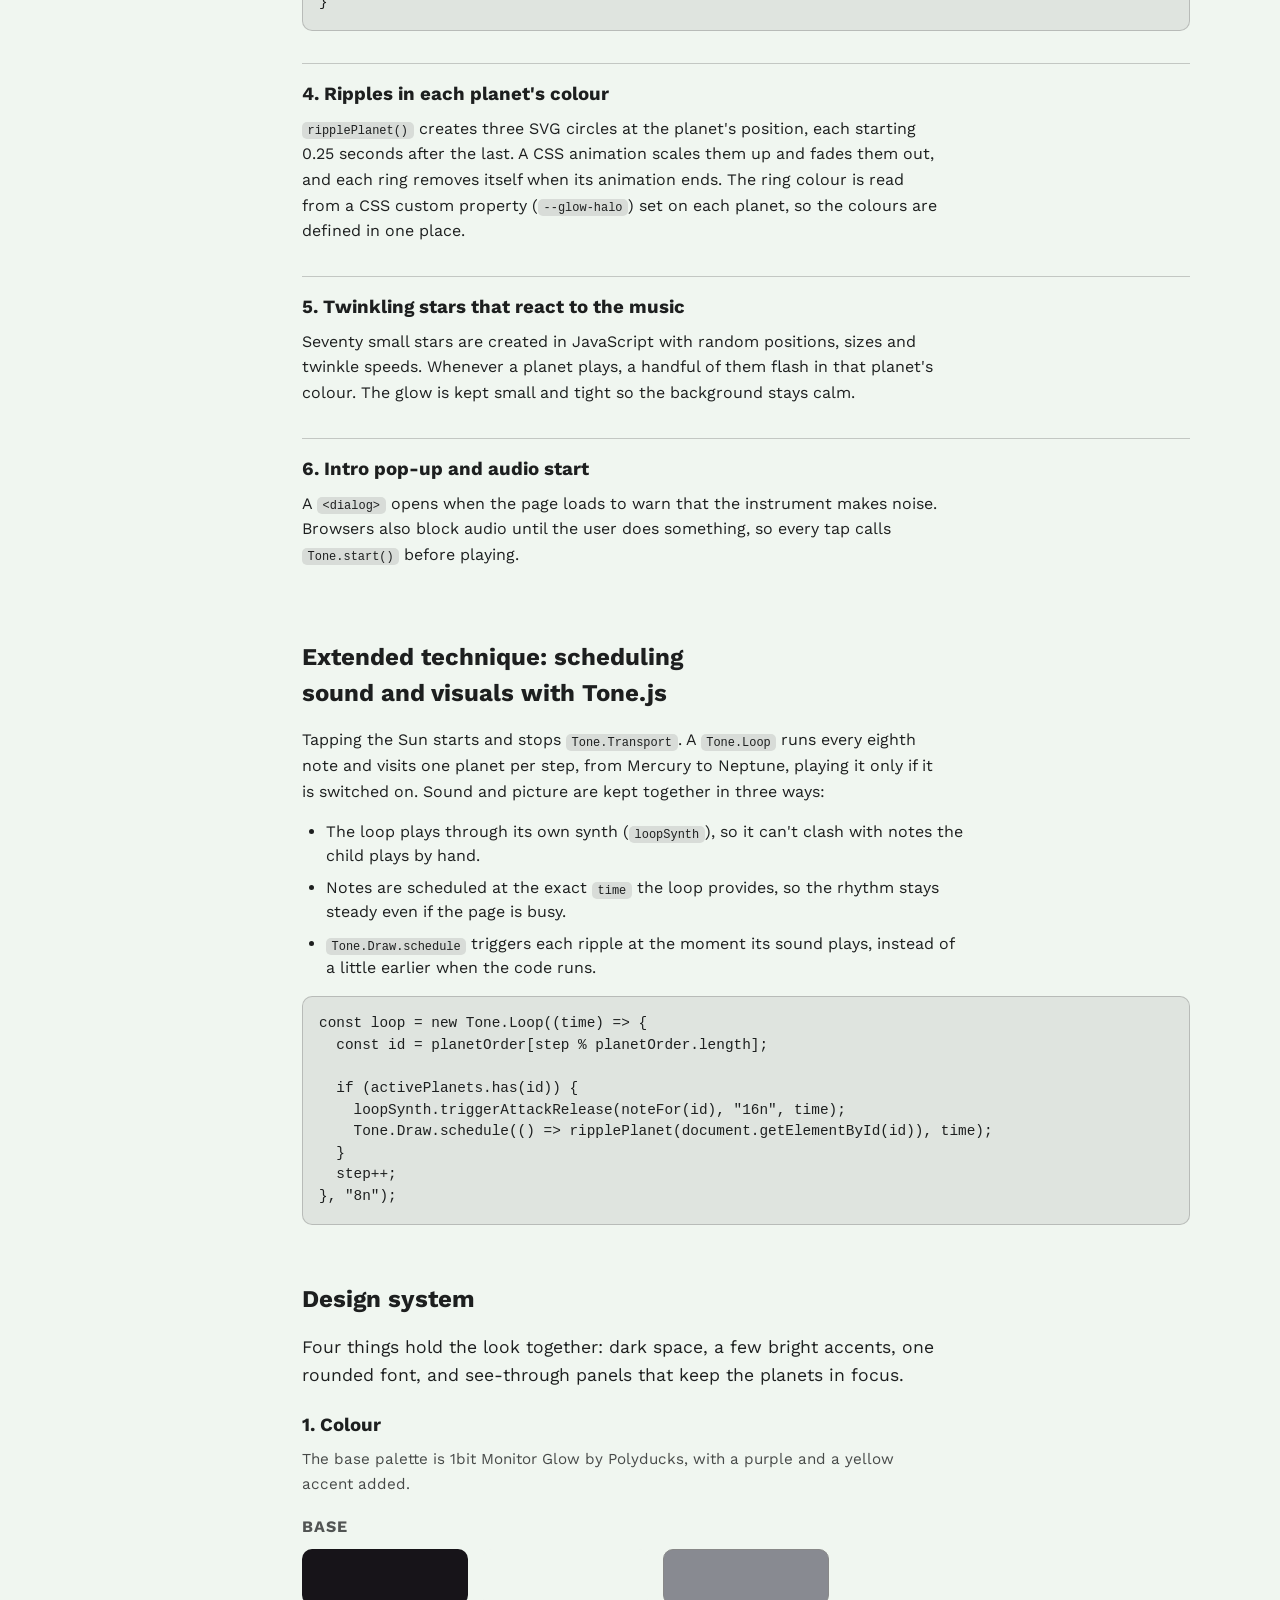
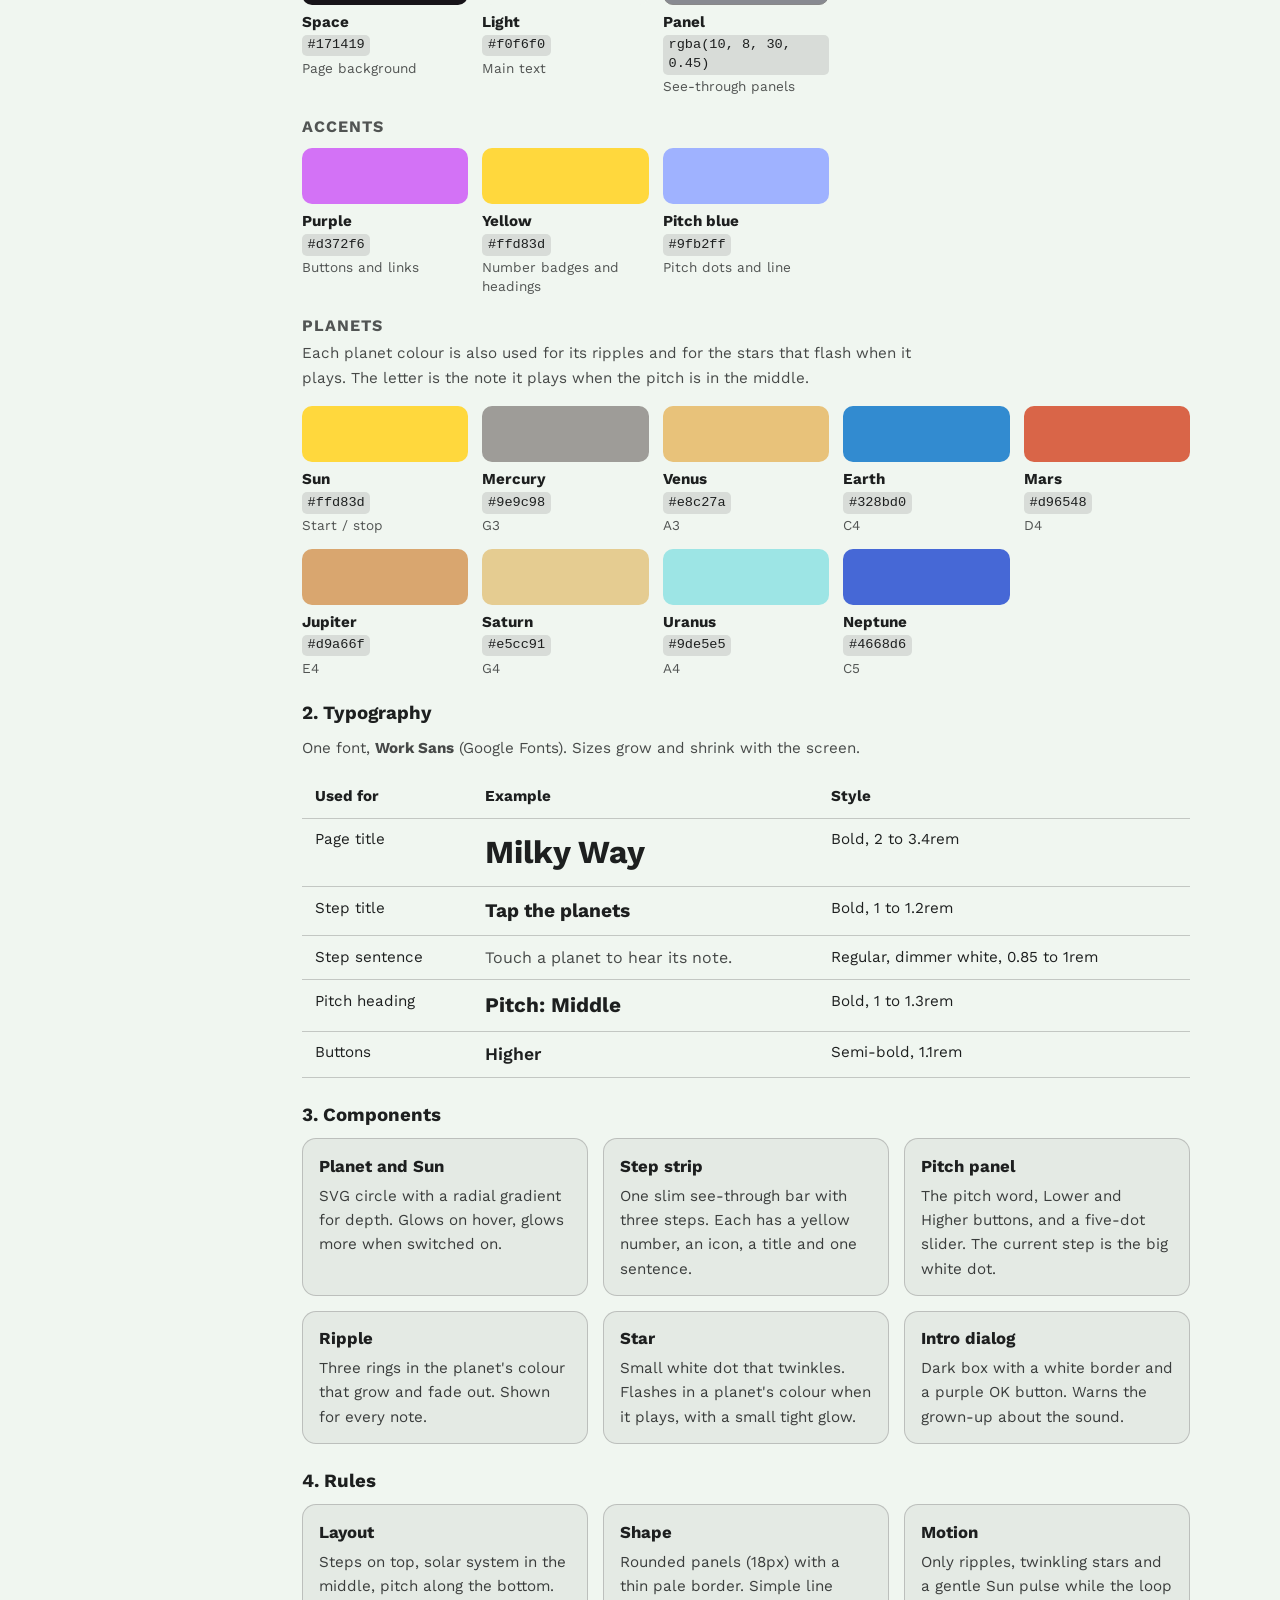
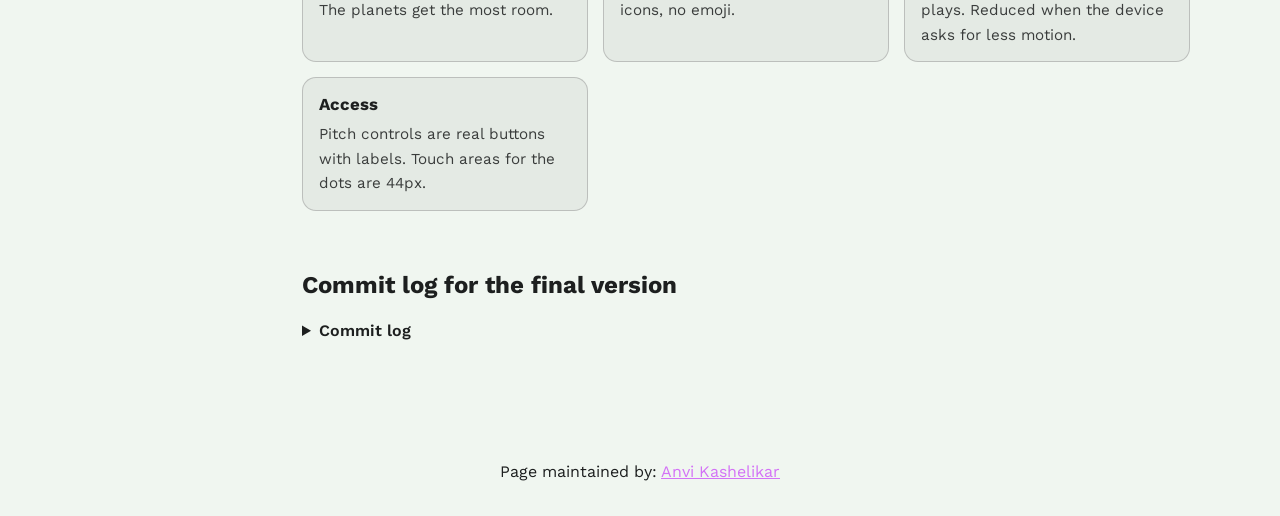
==== commit 97ba263d: "final edits" ====
--- a/index.html
+++ b/index.html
@@ -70,11 +70,11 @@
                 <!-- !!!!! -->
                 <!-- I put in the design scenario given to us in the first assignment brief -->
                 <p>
-                    <strong> Prompt </strong> Design a way for young children with minimal language skills to explore music.
-                </p>
-
-                <p>
-                    <strong> Context: </strong> Browser based musical instruments offer users the ability to dynamically
+                    <strong> Prompt : </strong> Design a way for young children with minimal language skills to explore music.
+                </p>
+
+                <p>
+                    <strong> Context : </strong> Browser based musical instruments offer users the ability to dynamically
                      perform music and explore complex audio design. While these interactions allow for a depth of control
                      they can be intimidating for many adult users, let alone you children whose language skills are still
                     developing.
--- a/style.css
+++ b/style.css
@@ -14,6 +14,9 @@
     --colour-link: #d372f6;
 }
 
+/* Swap the colour order to account for the user's OS dark mode. */
+/* !!!!! */
+/* Remember to update these colours too when changing the palette above. */
 @media (prefers-color-scheme: dark) {
     :root {
         --colour-1: #f0f6f0;
@@ -32,25 +35,36 @@
     gap: 1rem;
 }
 
+/* Keep the page title within the same centred width as the content. */
 header {
     display: flex;
     justify-content: center;
-    margin-block-end: 3rem;
-}
-
+    width: 100%;
+    max-width: 1100px;
+    box-sizing: border-box;
+    margin: 0 auto 3rem;
+    text-align: center;
+}
+
+/* Centre the navigation and main content together, with equal outer margins. */
 .mainNavContainer {
-    flex: 1;
-    display: flex;
-    justify-content: center;
-    gap: 1rem;
-}
-
+    display: flex;
+    align-items: flex-start;
+    gap: 2rem;
+    width: 100%;
+    max-width: 1100px;
+    box-sizing: border-box;
+    margin: 0 auto;
+}
+
+/* Keep the navigation in a consistent-width column. */
 nav {
     display: flex;
     flex-direction: column;
-    min-width: fit-content;
-    flex: 1;
+    flex: 0 0 180px;
+    min-width: 0;
     align-items: flex-end;
+    gap: 0.25rem;
 }
 
 /* Navigation links use the link colour and are underlined on hover. */
@@ -68,13 +82,14 @@
     color: var(--colour-link);
 }
 
+/* Let the main content fill the space next to the navigation. */
 main {
     display: flex;
     flex-direction: column;
-    align-items: center;
-    width: 100%;
-    max-width: 800px; /* Keeps line length readable. */
-    margin: 0 auto; /* Centres the main content block on the page. */
+    align-items: stretch;
+    flex: 1;
+    min-width: 0;
+    margin: 0;
 }
 
 /* Work-index sections fill the available main-content width. */
@@ -84,15 +99,22 @@
     box-sizing: border-box;
 }
 
+/* Keep paragraph text left-aligned. */
+p {
+    text-align: left;
+}
+
 aside {
-    visibility: hidden;
-    flex: 1;
+    display: none;
 }
 
 footer {
     display: flex;
     justify-content: center;
-    margin-block-start: 3rem;
+    width: 100%;
+    max-width: 1100px;
+    box-sizing: border-box;
+    margin: 3rem auto 0;
 }
 
 /* Spacing technique explained by Kevin Powell. */
@@ -129,26 +151,28 @@
     header {
         margin-block-end: 1rem;
     }
+
     .mainNavContainer {
         flex-direction: column;
+        align-items: stretch;
+        gap: 1.5rem;
+    }
+
+    nav {
+        flex: none;
+        width: 100%;
+        min-width: 0;
+        flex-direction: row;
+        flex-wrap: wrap;
         justify-content: flex-start;
         align-items: center;
-    }
-    nav {
-        flex: 0;
+        gap: 1rem;
+    }
+
+    main {
         width: 100%;
-        max-width: 80rch;
-        justify-content: space-between;
-        flex-direction: row;
-        flex-wrap: wrap;
-        gap: 0.75rem;
-    }
-    main {
-        flex: 1;
-    }
-    aside {
-        flex: 0;
-    }
+    }
+
     footer {
         margin-block-start: 1rem;
     }
@@ -207,7 +231,7 @@
     margin-bottom: 2rem;
 }
 
-/* space out list items, e.g. in Design Framing */
+/* Space out list items, e.g. in Design Framing. */
 ul {
     margin-bottom: 1rem;
     padding-left: 1.5rem;
